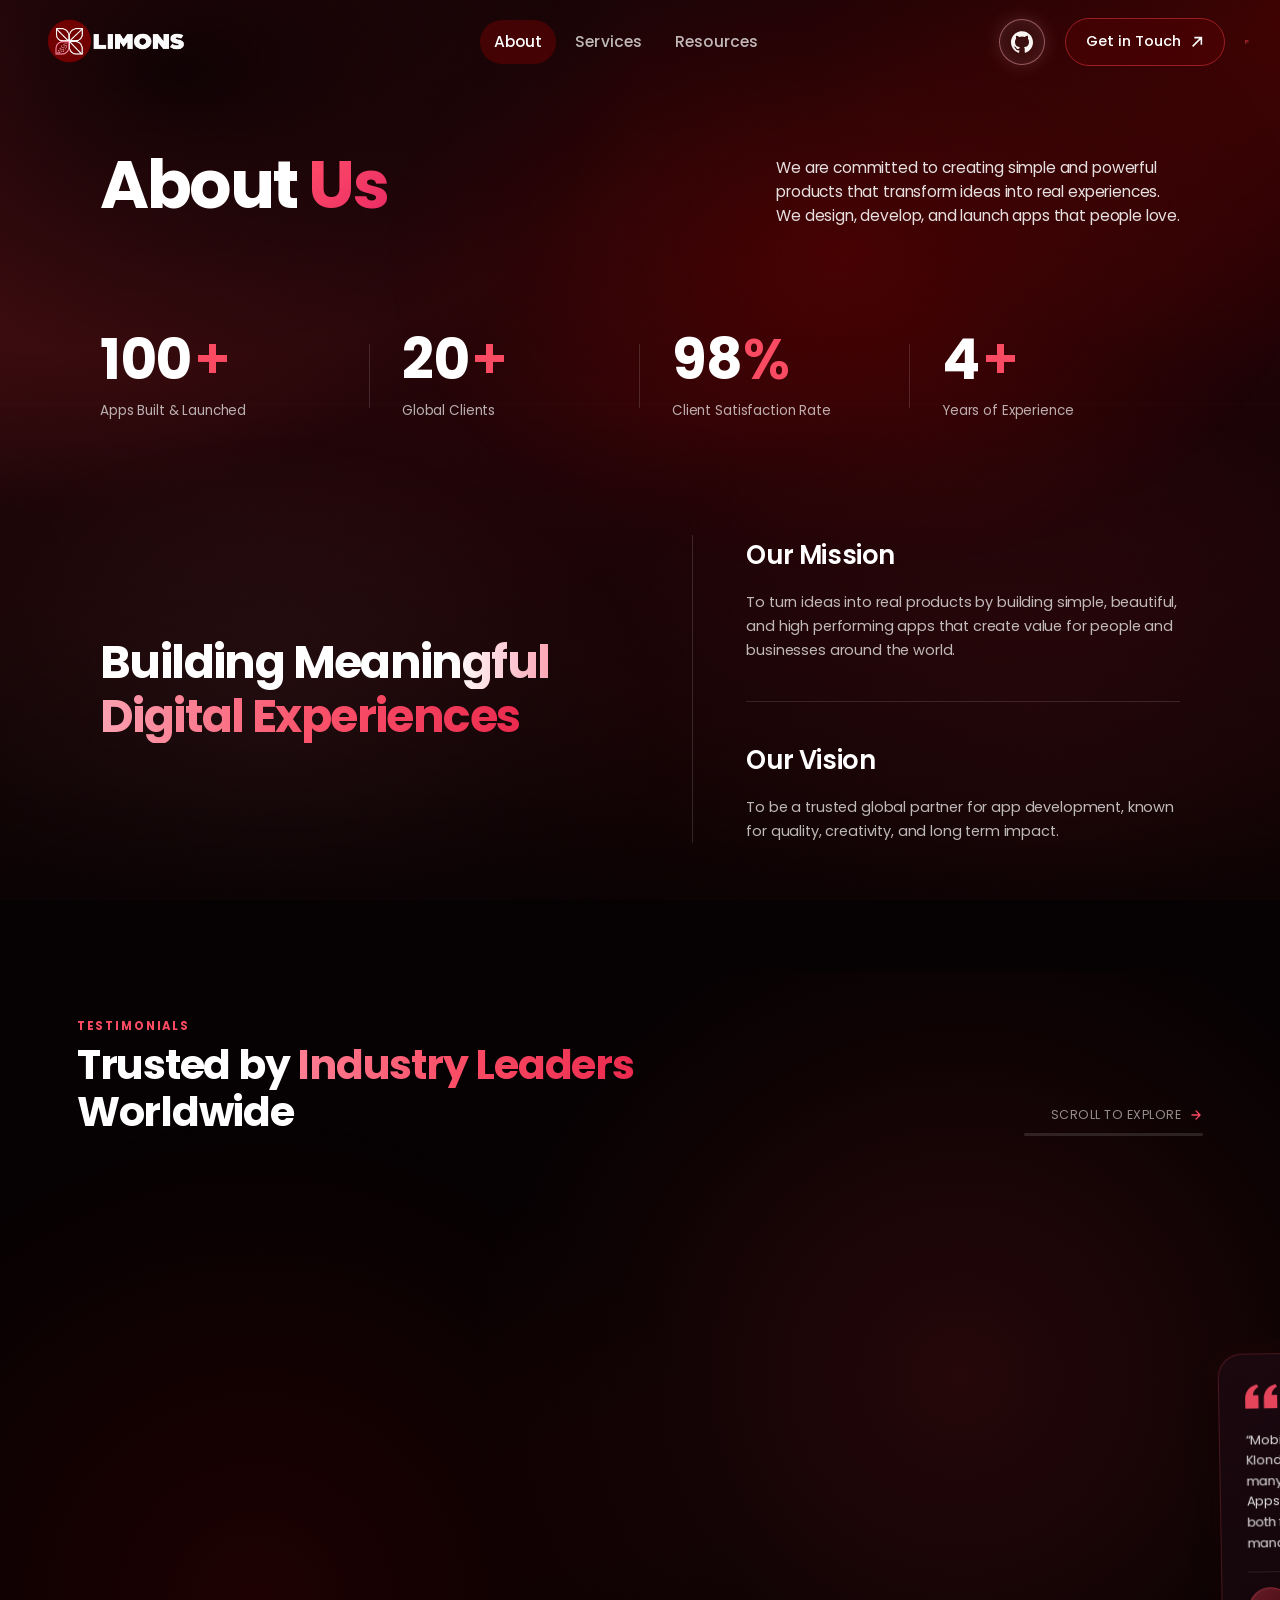
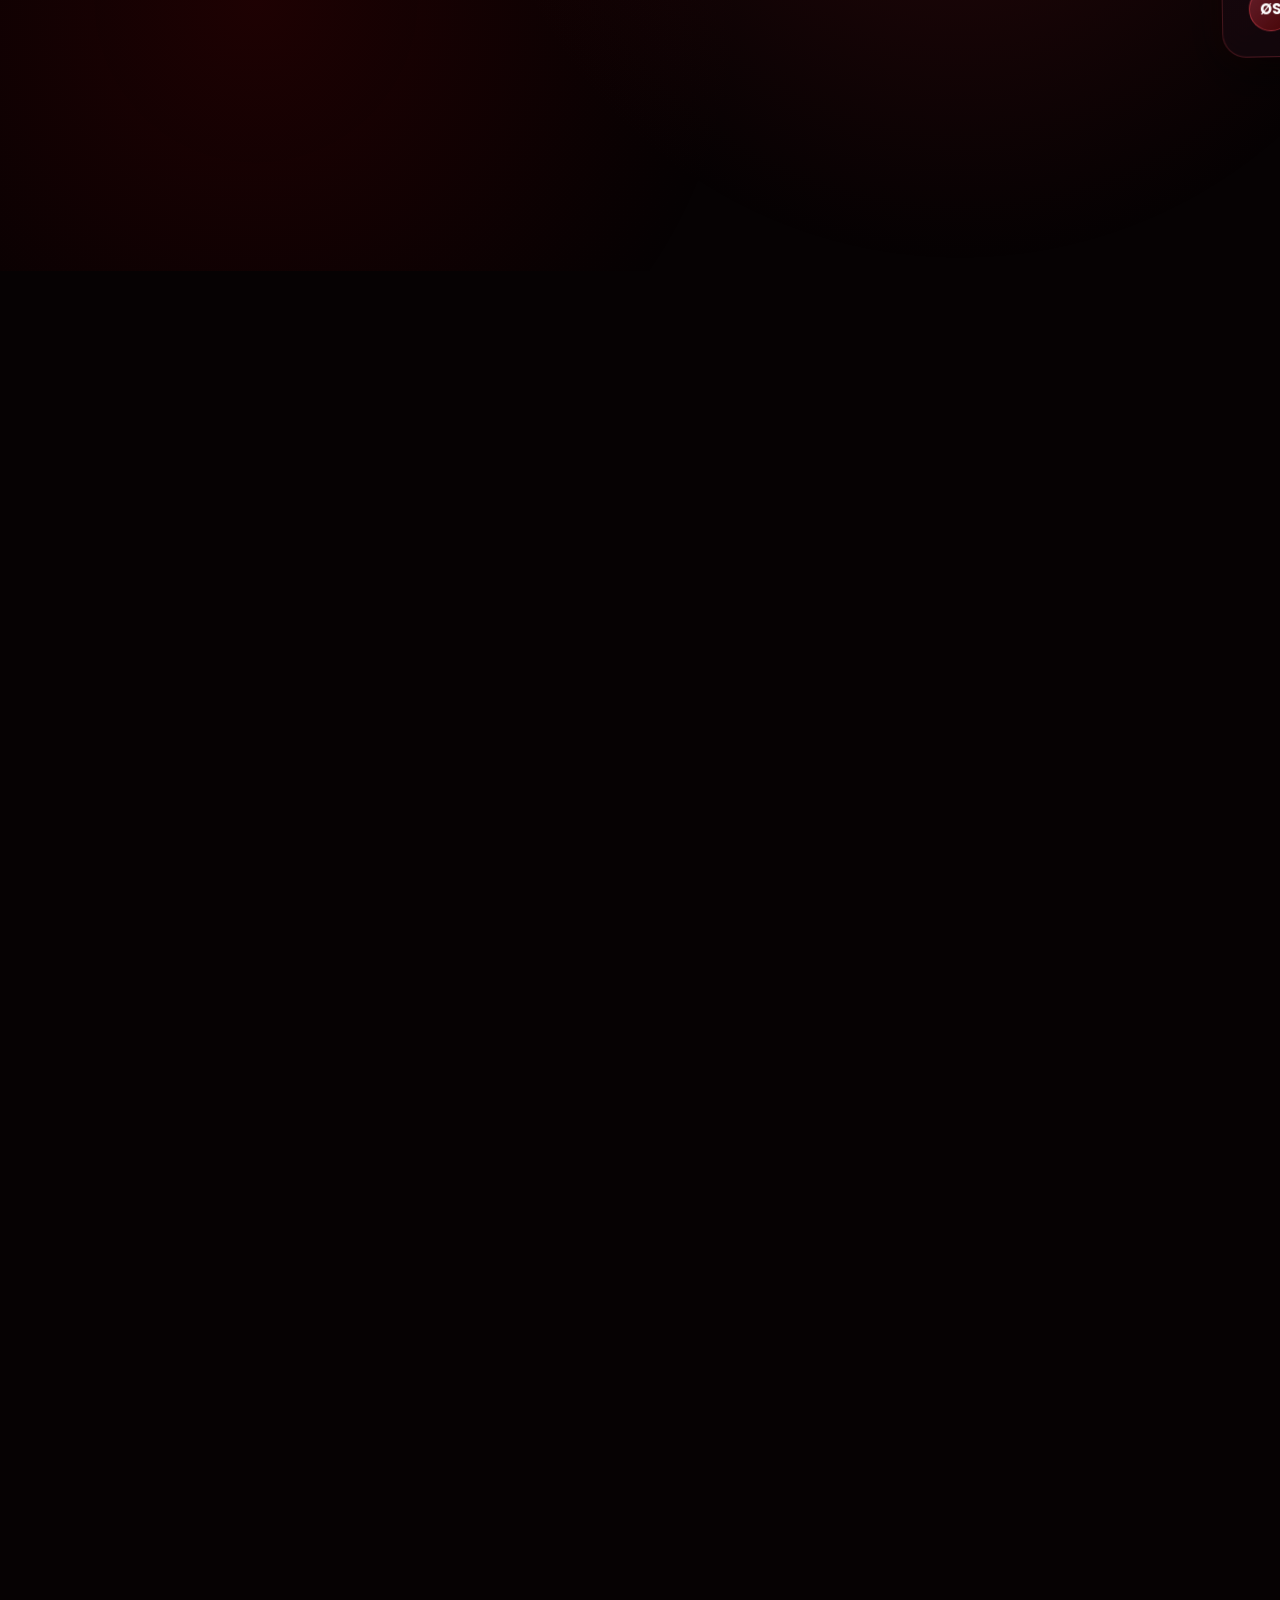
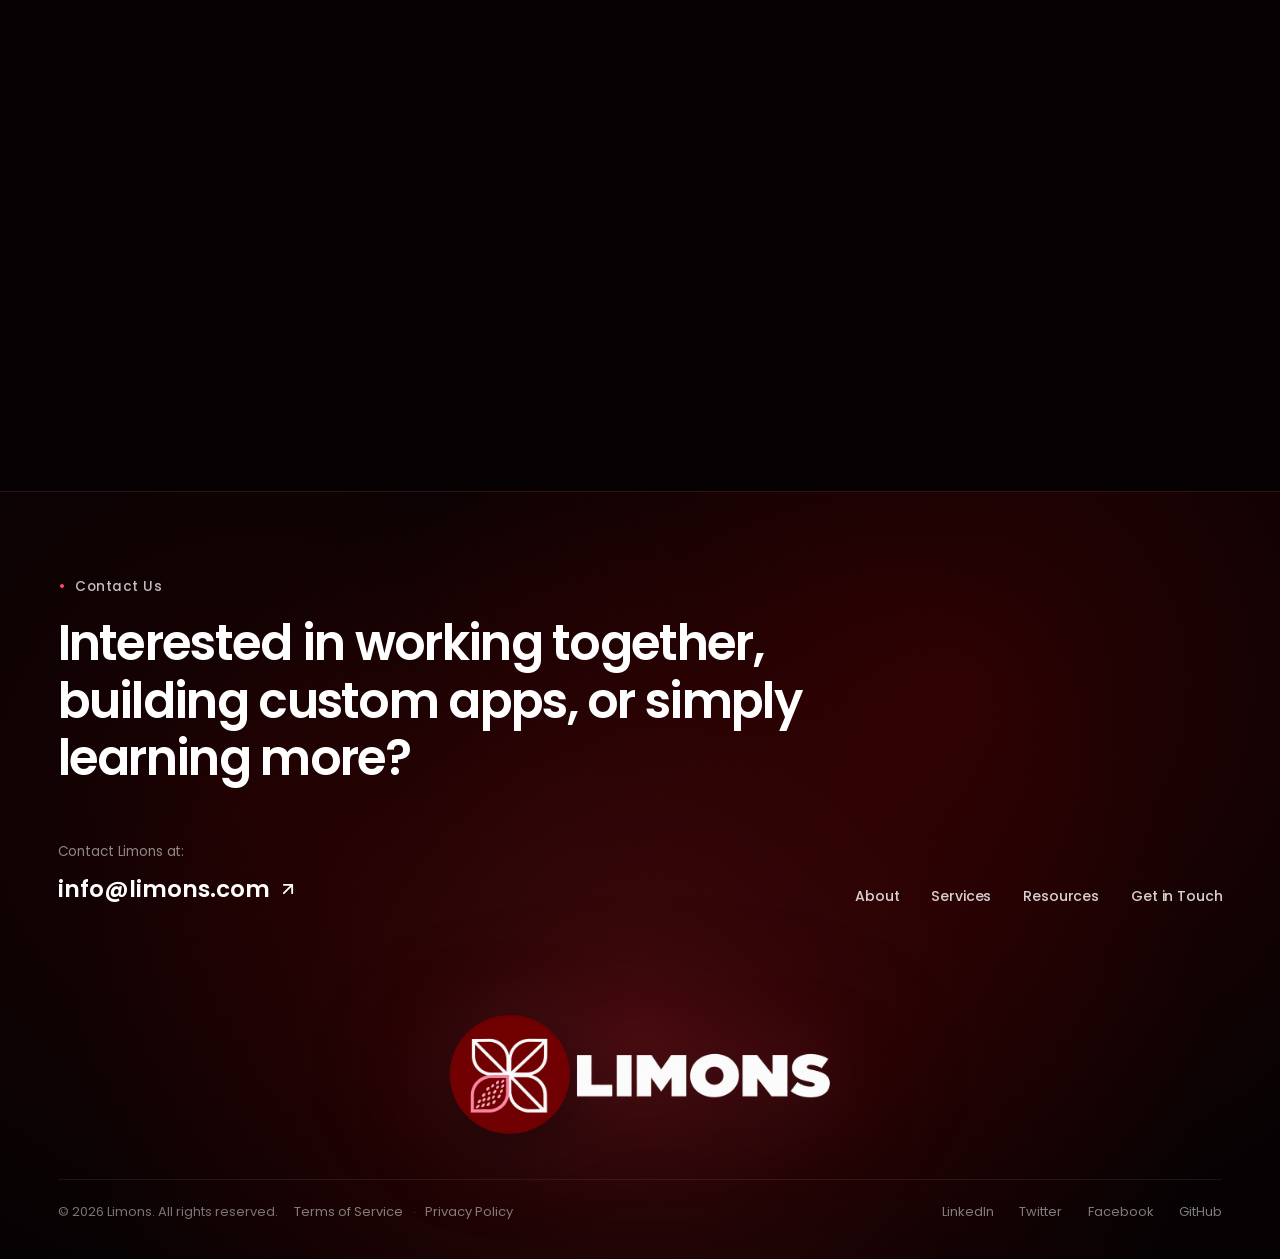
==== about.html @ 7fd1a3cf "Upload Limons website" ====
<!DOCTYPE html>
<html lang="en">

<head>
  <meta charset="UTF-8">
  <meta name="viewport" content="width=device-width, initial-scale=1.0">
  <meta name="description"
    content="About Us | We are committed to creating simple and powerful products that transform ideas into real experiences. We design, develop, and launch apps that people love.">
  <title>About Us | Limons | We Build Apps</title>
  <link rel="icon" type="image/png" href="assets/images/brand/favicon.png">
  <link rel="shortcut icon" href="favicon.ico">
  <link rel="apple-touch-icon" href="assets/images/brand/favicon.png">
  <link rel="preconnect" href="https://fonts.googleapis.com">
  <link rel="preconnect" href="https://fonts.gstatic.com" crossorigin>
  <link href="https://fonts.googleapis.com/css2?family=Poppins:wght@300;400;500;600;700;800&display=swap"
    rel="stylesheet">
  <style>
    :root {
      --u: min(100vw / 1672, 100vh / 941);
      --maroon: #680202;
      --red: #9A1E23;
      --pink: #F3A5AD;
      --accent: #ff5361;
      --accent-2: #ea2b64;
      --ink: #1A0A0B;
      --paper: #F7F4F1;
      --ease: cubic-bezier(.16, 1, .3, 1);
    }

    * {
      margin: 0;
      padding: 0;
      box-sizing: border-box;
    }

    html,
    body {
      background: #060203;
      color: #fff;
      font-family: 'Poppins', system-ui, -apple-system, BlinkMacSystemFont, 'Segoe UI', Roboto, sans-serif;
      min-height: 100vh;
      overflow-x: clip;
      line-height: 1.6;
    }

    html {
      scroll-behavior: smooth;
      scrollbar-width: thin;
      scrollbar-color: #9A1E23 #0a0304;
    }

    ::-webkit-scrollbar {
      width: 9px;
      height: 9px;
    }

    ::-webkit-scrollbar-track {
      background: #0a0304;
    }

    ::-webkit-scrollbar-thumb {
      background: linear-gradient(#c2244a, #680202);
      border-radius: 99px;
      border: 2px solid #0a0304;
    }

    ::-webkit-scrollbar-thumb:hover {
      background: linear-gradient(#ff3d6e, #9A1E23);
    }

    img {
      max-width: 100%;
      display: block;
    }

    a {
      color: inherit;
      text-decoration: none;
    }

    /* ---------- BRAND BACKGROUND GRADIENT (Exact match to Home Page Aurora) ---------- */
    @keyframes auroraA {
      0% {
        transform: translate3d(-4%, -3%, 0) rotate(0deg) scale(1);
      }

      50% {
        transform: translate3d(4%, 3%, 0) rotate(7deg) scale(1.1);
      }

      100% {
        transform: translate3d(-3%, 4%, 0) rotate(-6deg) scale(1.04);
      }
    }

    @keyframes auroraB {
      0% {
        transform: translate3d(3%, 4%, 0) rotate(0deg) scale(1.05);
      }

      100% {
        transform: translate3d(-5%, -3%, 0) rotate(-9deg) scale(1.15);
      }
    }

    .about-bg {
      position: fixed;
      inset: 0;
      pointer-events: none;
      z-index: 0;
      overflow: hidden;
      background: #060203;
    }

    .about-bg::before {
      content: "";
      position: absolute;
      inset: -30%;
      background:
        radial-gradient(42% 44% at 18% 24%, rgba(154, 30, 35, .58), transparent 70%),
        radial-gradient(34% 36% at 82% 20%, rgba(104, 2, 2, .75), transparent 70%),
        radial-gradient(38% 40% at 70% 75%, rgba(154, 30, 35, .38), transparent 70%),
        linear-gradient(130deg, #1A0A0B 0%, #260508 50%, #0d0204 100%);
      animation: auroraA 30s ease-in-out infinite alternate;
      will-change: transform;
    }

    .about-bg .aurora2 {
      position: absolute;
      inset: -30%;
      background:
        radial-gradient(28% 30% at 32% 70%, rgba(243, 165, 173, .12), transparent 70%),
        radial-gradient(32% 32% at 60% 36%, rgba(104, 2, 2, .65), transparent 70%);
      animation: auroraB 36s ease-in-out infinite alternate;
      will-change: transform;
    }

    .about-bg::after {
      content: "";
      position: absolute;
      inset: 0;
      opacity: .05;
      mix-blend-mode: overlay;
      background-image: url("data:image/svg+xml,%3Csvg xmlns='http://www.w3.org/2000/svg' width='160' height='160'%3E%3Cfilter id='n'%3E%3CfeTurbulence baseFrequency='.9' numOctaves='2'/%3E%3C/filter%3E%3Crect width='160' height='160' filter='url(%23n)'/%3E%3C/svg%3E");
    }

    .about-bg-shade {
      position: absolute;
      inset: 0;
      background:
        radial-gradient(ellipse 45% 40% at 14% 8%, rgba(8, 1, 3, .85), rgba(8, 1, 3, .4) 50%, transparent 80%),
        linear-gradient(180deg, rgba(6, 2, 3, 0.3) 0%, transparent 45%, rgba(6, 2, 3, 0.85) 100%);
    }

    /* ---------- SHARED HEADER / NAVBAR STYLES ---------- */
    .site-header {
      position: absolute;
      top: 0;
      left: 0;
      width: 100%;
      z-index: 150;
      background: transparent;
      border: 0;
    }

    .header-inner {
      position: relative;
      width: 100%;
      max-width: none;
      margin: 0;
      height: 108px;
      padding: 0;
    }

    .brand-logo,
    .logo {
      position: absolute;
      left: calc(var(--u)*64);
      top: calc(var(--u)*6);
      display: flex;
      align-items: center;
      z-index: 100;
      text-decoration: none;
    }

    .brand-logo img,
    .logo img {
      height: calc(var(--u)*104);
      width: calc(var(--u)*104);
      display: block;
      object-fit: cover;
      object-position: 5% center;
      border-radius: 50%;
      clip-path: circle(46% at 50% 50%);
    }

    .brand-fallback,
    .logo .fallback {
      display: none;
      font-size: calc(var(--u)*25);
      font-weight: 800;
      letter-spacing: -0.04em;
      color: #fff;
    }

    .brand-logo img.bad,
    .logo img.bad {
      display: none;
    }

    .brand-logo img.bad+.brand-fallback,
    .logo img.bad+.fallback {
      display: block;
    }

    .nav-menu,
    .nav {
      position: absolute;
      top: calc(var(--u)*36);
      left: calc(var(--u)*470);
      width: calc(var(--u)*740);
      display: flex;
      align-items: center;
      justify-content: center;
      gap: calc(var(--u)*36);
      z-index: 90;
      pointer-events: auto;
    }

    .nav-link {
      font-size: calc(var(--u)*19.5);
      font-weight: 500;
      color: rgba(255, 255, 255, 0.72);
      text-decoration: none;
      transition: color 0.25s ease;
      white-space: nowrap;
      display: inline-flex;
      align-items: center;
      gap: calc(var(--u)*6);
      cursor: pointer;
    }

    .nav-link:hover,
    .nav-link.on {
      color: #fff;
    }

    .drop-arrow {
      width: calc(var(--u)*10);
      height: calc(var(--u)*6);
      transition: transform 0.25s var(--ease);
    }

    .nav-item-dropdown {
      position: relative;
      display: inline-flex;
      align-items: center;
      padding: calc(var(--u)*8) 0;
    }

    .nav-item-dropdown:hover .drop-arrow,
    .nav-item-dropdown:focus-within .drop-arrow {
      transform: rotate(180deg);
    }

    .dropdown-menu {
      position: absolute;
      top: 100%;
      left: 50%;
      transform: translateX(-50%) translateY(12px);
      width: calc(var(--u)*360);
      min-width: 290px;
      background: rgba(12, 4, 7, 0.96);
      backdrop-filter: blur(24px);
      -webkit-backdrop-filter: blur(24px);
      border: 1px solid rgba(255, 83, 97, 0.35);
      border-radius: calc(var(--u)*18);
      padding: calc(var(--u)*10);
      box-shadow: 0 calc(var(--u)*24) calc(var(--u)*60) rgba(0, 0, 0, 0.8), 0 0 calc(var(--u)*30) rgba(255, 83, 97, 0.18);
      opacity: 0;
      visibility: hidden;
      pointer-events: none;
      transition: opacity 0.25s var(--ease), transform 0.25s var(--ease), visibility 0.25s;
      z-index: 120;
    }

    .nav-item-dropdown:hover .dropdown-menu,
    .nav-item-dropdown:focus-within .dropdown-menu {
      opacity: 1;
      visibility: visible;
      pointer-events: auto;
      transform: translateX(-50%) translateY(0);
    }

    .dropdown-item {
      display: flex;
      align-items: center;
      gap: calc(var(--u)*12);
      padding: calc(var(--u)*10) calc(var(--u)*12);
      border-radius: calc(var(--u)*12);
      text-decoration: none;
      transition: background 0.2s ease, transform 0.15s ease;
    }

    .dropdown-item:hover {
      background: rgba(255, 83, 97, 0.12);
      transform: translateX(4px);
    }

    .drop-badge {
      width: calc(var(--u)*36);
      height: calc(var(--u)*36);
      display: grid;
      place-items: center;
      border-radius: calc(var(--u)*10);
      background: rgba(255, 83, 97, 0.12);
      border: 1px solid rgba(255, 83, 97, 0.35);
      color: var(--accent);
      flex: none;
    }

    .drop-badge svg {
      width: calc(var(--u)*18);
      height: calc(var(--u)*18);
      stroke: currentColor;
      fill: none;
      stroke-width: 1.8;
      stroke-linecap: round;
      stroke-linejoin: round;
      display: block;
    }

    .drop-badge svg.solid,
    .drop-badge path.solid {
      fill: currentColor;
      stroke: none;
    }

    .dropdown-item:hover .drop-badge,
    .dropdown-item.active .drop-badge {
      background: linear-gradient(135deg, var(--accent), var(--accent-2));
      color: #fff;
      border-color: transparent;
      box-shadow: 0 0 calc(var(--u)*12) rgba(255, 83, 97, 0.4);
    }

    .drop-text {
      display: flex;
      flex-direction: column;
      text-align: left;
    }

    .drop-title {
      font-size: calc(var(--u)*14);
      font-weight: 600;
      color: #fff;
      line-height: 1.2;
    }

    .drop-desc {
      font-size: calc(var(--u)*11);
      color: rgba(255, 255, 255, 0.52);
      margin-top: calc(var(--u)*2);
      line-height: 1.2;
    }

    .header-actions,
    .header-right {
      position: absolute;
      left: calc(var(--u)*1286);
      top: calc(var(--u)*20);
      display: flex;
      align-items: center;
      gap: calc(var(--u)*12);
      z-index: 110;
    }

    .cta,
    .btn-contact {
      position: relative;
      width: calc(var(--u)*172);
      height: calc(var(--u)*57);
      border: calc(var(--u)*1.6) solid #c04057;
      border-radius: 999px;
      display: flex;
      align-items: center;
      justify-content: center;
      gap: calc(var(--u)*9);
      font-size: calc(var(--u)*18.5);
      font-weight: 500;
      color: #fff;
      text-decoration: none;
      background: rgba(80, 10, 20, 0.25);
      transition: background .35s, box-shadow .35s, transform .2s;
    }

    .cta:hover,
    .btn-contact:hover {
      background: rgba(192, 64, 87, 0.35);
      box-shadow: 0 0 calc(var(--u)*30) rgba(192, 64, 87, .45);
      transform: translateY(-1px);
    }

    .cta svg,
    .btn-contact svg {
      width: calc(var(--u)*15);
      height: calc(var(--u)*15);
    }

    .gh-hover {
      position: relative;
      display: flex;
      align-items: center;
      padding-bottom: calc(var(--u)*6);
    }

    .gh-trigger {
      width: calc(var(--u)*50);
      height: calc(var(--u)*50);
      display: grid;
      place-items: center;
      border-radius: 50%;
      background: rgba(80, 10, 20, 0.25);
      border: calc(var(--u)*1.6) solid #c04057;
      color: #fff;
      transition: background 0.35s, box-shadow 0.35s, transform 0.2s;
      cursor: pointer;
    }

    .gh-trigger:hover {
      background: rgba(192, 64, 87, 0.35);
      box-shadow: 0 0 calc(var(--u)*24) rgba(192, 64, 87, 0.45);
      transform: translateY(-1px);
    }

    .gh-trigger svg {
      width: calc(var(--u)*24);
      height: calc(var(--u)*24);
      fill: currentColor;
    }

    .gh-modal {
      position: absolute;
      top: 100%;
      right: 0;
      width: calc(var(--u)*318);
      min-width: 280px;
      background: linear-gradient(165deg, rgba(82, 16, 34, .98), rgba(24, 5, 12, .98));
      border: 1px solid rgba(255, 83, 97, .42);
      border-radius: calc(var(--u)*18);
      padding: calc(var(--u)*18);
      box-shadow: 0 calc(var(--u)*22) calc(var(--u)*50) rgba(0, 0, 0, .75), 0 0 calc(var(--u)*28) rgba(255, 83, 97, .2);
      opacity: 0;
      visibility: hidden;
      pointer-events: none;
      transform: translateY(10px);
      transition: opacity .25s var(--ease), transform .25s var(--ease), visibility .25s;
      z-index: 200;
    }

    .gh-hover:hover .gh-modal,
    .gh-hover:focus-within .gh-modal {
      opacity: 1;
      visibility: visible;
      pointer-events: auto;
      transform: none;
    }

    .gh-modal h4 {
      font-size: calc(var(--u)*20);
      font-weight: 700;
      color: #fff;
      margin: 0 0 calc(var(--u)*8);
      letter-spacing: -.02em;
    }

    .gh-modal p {
      font-size: calc(var(--u)*13.5);
      line-height: 1.45;
      color: rgba(255, 255, 255, .62);
      margin: 0 0 calc(var(--u)*14);
    }

    .gh-modal-btn {
      display: inline-flex;
      align-items: center;
      gap: calc(var(--u)*8);
      padding: calc(var(--u)*8) calc(var(--u)*14);
      border-radius: calc(var(--u)*10);
      background: rgba(255, 255, 255, .08);
      border: 1px solid rgba(255, 255, 255, .12);
      color: #fff;
      font-size: calc(var(--u)*13.5);
      font-weight: 600;
      text-decoration: none;
      transition: background .2s, border-color .2s;
    }

    .gh-modal-btn:hover {
      background: rgba(255, 83, 97, .22);
      border-color: rgba(255, 83, 97, .45);
    }

    .gh-modal-btn svg {
      width: calc(var(--u)*16);
      height: calc(var(--u)*16);
      fill: currentColor;
      stroke: none;
    }

    /* ---------- MAIN ABOUT CONTENT AREA ---------- */
    .about-main {
      position: relative;
      z-index: 10;
      width: 100%;
    }

    /* SECTION 1: ABOUT HERO (Matches user uploaded image) */
    .about-hero-section {
      position: relative;
      padding-top: clamp(120px, 12vw, 150px);
      padding-bottom: clamp(40px, 4vw, 60px);
      width: 100%;
    }

    .about-container {
      width: min(1080px, 92vw);
      margin: 0 auto;
      position: relative;
    }

    /* HEADER ROW (Heading on Left, Narrative on Right) */
    .about-header-row {
      display: flex;
      justify-content: space-between;
      align-items: flex-start;
      gap: clamp(24px, 4vw, 50px);
      margin-bottom: 0;
    }

    .about-title {
      font-size: clamp(46px, 5.2vw, 70px);
      font-weight: 700;
      letter-spacing: -0.035em;
      line-height: 1.05;
      color: #ffffff;
      margin: 0;
      flex-shrink: 0;
    }

    .about-title-grad {
      color: #ea384d;
      background: linear-gradient(135deg, #ff4d68 0%, #ea2b64 100%);
      -webkit-background-clip: text;
      background-clip: text;
      -webkit-text-fill-color: transparent;
      display: inline-block;
    }

    .about-lead {
      max-width: 440px;
      padding-top: 6px;
    }

    .about-lead p {
      font-size: 15.5px;
      font-weight: 400;
      line-height: 1.55;
      color: rgba(255, 255, 255, 0.88);
      margin: 0;
      letter-spacing: -0.01em;
    }

    .desktop-br {
      display: inline;
    }

    /* HERO IMAGE CARD (Matches uploaded image with Bottom-To-Top Reveal) */
    .about-hero-card {
      position: relative;
      width: 100%;
      border-radius: 24px;
      overflow: hidden;
      border: 1px solid rgba(255, 83, 97, 0.22);
      box-shadow: 0 24px 70px rgba(0, 0, 0, 0.75), 0 0 45px rgba(104, 2, 2, 0.35);
      background: rgba(22, 6, 12, 0.6);
      transition: border-color 0.4s ease, box-shadow 0.4s ease;
    }

    /* Bottom-to-Top Reveal Animation */
    .about-hero-card.mo-reveal,
    .about-hero-card.reveal-up {
      opacity: 0;
      transform: translateY(60px);
      transition:
        opacity 1.1s cubic-bezier(.16, 1, .3, 1) 0.15s,
        transform 1.1s cubic-bezier(.16, 1, .3, 1) 0.15s,
        border-color 0.4s ease,
        box-shadow 0.4s ease;
      will-change: opacity, transform;
    }

    .about-hero-card.mo-reveal.in,
    .about-hero-card.reveal-up.in {
      opacity: 1;
      transform: translateY(0);
    }

    .about-hero-card:hover {
      border-color: rgba(255, 83, 97, 0.42);
      box-shadow: 0 32px 85px rgba(0, 0, 0, 0.85), 0 0 60px rgba(255, 83, 97, 0.25);
    }

    .about-card-img {
      width: 100%;
      aspect-ratio: 2.45 / 1;
      max-height: 440px;
      display: block;
      object-fit: cover;
      object-position: center 32%;
      border-radius: inherit;
      transition: transform 0.9s cubic-bezier(.16, 1, .3, 1);
    }

    .about-hero-card:hover .about-card-img {
      transform: scale(1.018);
    }

    /* ==========================================================
       SECTION 2: STATS & PURPOSE (Our Mission / Our Vision)
    ========================================================== */
    .about-stats-section {
      position: relative;
      padding: clamp(30px, 4vw, 60px) 0 clamp(90px, 10vw, 140px);
      width: 100%;
    }

    /* TOP STATS STRIP */
    .about-stats-grid {
      display: grid;
      grid-template-columns: repeat(4, 1fr);
      gap: 0;
      padding-bottom: clamp(60px, 7vw, 100px);
    }

    .about-stat-item {
      padding: 0 clamp(16px, 2.5vw, 40px);
      position: relative;
    }

    .about-stat-item:first-child {
      padding-left: 0;
    }

    .about-stat-item:not(:last-child)::after {
      content: "";
      position: absolute;
      right: 0;
      top: 15%;
      height: 70%;
      width: 1px;
      background: rgba(255, 255, 255, 0.14);
    }

    .about-stat-val {
      font-size: clamp(44px, 4.4vw, 68px);
      font-weight: 700;
      line-height: 1.05;
      letter-spacing: -0.025em;
      color: #ffffff;
      display: flex;
      align-items: baseline;
      gap: 2px;
    }

    .about-stat-val .accent {
      color: #fa4b63;
      font-weight: 600;
    }

    .about-stat-lbl {
      font-size: clamp(13px, 1.05vw, 15.5px);
      color: rgba(255, 255, 255, 0.68);
      font-weight: 400;
      margin-top: clamp(8px, 1vw, 14px);
      line-height: 1.4;
      letter-spacing: -0.01em;
    }

    /* MISSION & VISION 2-COLUMN SPLIT */
    .about-purpose-row {
      display: grid;
      grid-template-columns: minmax(0, 1.08fr) minmax(0, 1fr);
      gap: clamp(32px, 5vw, 72px);
      align-items: stretch;
      padding-top: clamp(10px, 2vw, 24px);
    }

    .about-purpose-left {
      display: flex;
      flex-direction: column;
      justify-content: center;
    }

    .about-purpose-title {
      font-size: clamp(30px, 3.6vw, 54px);
      font-weight: 700;
      line-height: 1.18;
      letter-spacing: -0.035em;
      margin: 0;
    }

    .about-purpose-title .title-line-1,
    .about-purpose-title .title-line-2 {
      display: inline-block;
      white-space: nowrap;
    }

    .about-purpose-title .t-white {
      color: #ffffff;
    }

    .about-purpose-title .t-rose {
      background: linear-gradient(90deg, #ffffff 0%, #ffffff 62%, #fba6b5 100%);
      -webkit-background-clip: text;
      background-clip: text;
      color: transparent;
      display: inline-block;
    }

    .about-purpose-title .t-grad {
      background: linear-gradient(90deg, #fba1b1 0%, #fa536b 50%, #eb2b4f 100%);
      -webkit-background-clip: text;
      background-clip: text;
      color: transparent;
      display: inline-block;
    }

    .about-purpose-right {
      position: relative;
      border-left: 1px solid rgba(255, 255, 255, 0.14);
      padding-left: clamp(28px, 4.2vw, 64px);
      display: flex;
      flex-direction: column;
      justify-content: center;
    }

    .purpose-block h3 {
      font-size: clamp(22px, 2vw, 28px);
      font-weight: 600;
      color: #ffffff;
      margin: 0 0 clamp(10px, 1.2vw, 14px);
      letter-spacing: -0.015em;
    }

    .purpose-block p {
      font-size: clamp(14.5px, 1.12vw, 16.5px);
      font-weight: 400;
      line-height: 1.68;
      color: rgba(255, 255, 255, 0.72);
      margin: 0;
      letter-spacing: -0.01em;
    }

    .purpose-divider {
      height: 1px;
      width: 100%;
      background: rgba(255, 255, 255, 0.12);
      margin: clamp(26px, 3.2vw, 38px) 0;
    }

    /* RESPONSIVE FOR SECTION 2 */
    @media (max-width: 960px) {
      .about-stats-grid {
        grid-template-columns: repeat(2, 1fr);
        gap: 36px 20px;
        padding-bottom: 50px;
      }

      .about-stat-item {
        padding: 0 16px;
      }

      .about-stat-item:nth-child(2n)::after {
        display: none;
      }

      .about-purpose-row {
        grid-template-columns: 1fr;
        gap: 36px;
      }

      .about-purpose-right {
        border-left: none;
        border-top: 1px solid rgba(255, 255, 255, 0.14);
        padding-left: 0;
        padding-top: 36px;
      }
    }

    @media (max-width: 560px) {
      .about-stats-grid {
        grid-template-columns: 1fr 1fr;
        gap: 28px 16px;
      }

      .about-stat-val {
        font-size: 38px;
      }

      .about-stat-lbl {
        font-size: 13px;
      }

      .about-purpose-title {
        font-size: 34px;
      }
    }

    /* ==========================================================
       SECTION 3: PINNED HORIZONTAL TESTIMONIALS SCROLL
       (Saudi Toyota style: pinned on scroll, cards travel right->left, unpinned when done)
    ========================================================== */
    .testimonials-pin-wrapper {
      position: relative;
      width: 100%;
      height: 480vh;
      box-sizing: border-box;
    }

    .testimonials-sticky {
      position: absolute;
      top: 0;
      bottom: auto;
      left: 0;
      right: 0;
      width: 100%;
      height: 100vh;
      height: 100dvh;
      overflow: hidden;
      display: flex;
      flex-direction: column;
      padding: 0;
      box-sizing: border-box;
      z-index: 20;
    }

    /* Pinned States for bulletproof fixed viewport locking */
    .testimonials-sticky.pin-before {
      position: absolute;
      top: 0;
      bottom: auto;
      left: 0;
      right: 0;
    }

    .testimonials-sticky.pin-fixed {
      position: fixed;
      top: 0;
      bottom: auto;
      left: 0;
      right: 0;
      width: 100%;
    }

    .testimonials-sticky.pin-after {
      position: absolute;
      top: auto;
      bottom: 0;
      left: 0;
      right: 0;
    }

    /* Ambient backdrop glow inside sticky section */
    .testimonials-glow-backdrop {
      position: absolute;
      inset: 0;
      pointer-events: none;
      z-index: -1;
      background:
        radial-gradient(circle at 75% 45%, rgba(154, 30, 35, 0.22), transparent 45%),
        radial-gradient(circle at 20% 70%, rgba(104, 2, 2, 0.25), transparent 40%);
    }

    /* Header above the cards track */
    .testimonials-header-bar {
      width: min(1280px, 91vw);
      margin: 0 auto;
      padding: clamp(28px, 4.5vh, 50px) clamp(8px, 1.5vw, 20px) 0;
      display: flex;
      justify-content: space-between;
      align-items: flex-end;
      flex-wrap: wrap;
      gap: 12px;
      flex-shrink: 0;
    }

    .testimonials-heading-area {
      max-width: 640px;
    }

    .testimonials-eyebrow {
      display: inline-flex;
      align-items: center;
      font-size: 11.5px;
      font-weight: 700;
      text-transform: uppercase;
      letter-spacing: 0.16em;
      color: #fa4b63;
      margin-bottom: 6px;
    }

    .testimonials-title {
      font-size: clamp(26px, 3.2vw, 44px);
      font-weight: 700;
      line-height: 1.15;
      letter-spacing: -0.03em;
      color: #ffffff;
      margin: 0;
    }

    .testimonials-title .t-grad {
      background: linear-gradient(90deg, #ff7e93 0%, #fa4b63 50%, #eb2b4f 100%);
      -webkit-background-clip: text;
      background-clip: text;
      color: transparent;
      display: inline-block;
    }

    /* Progress bar & scroll hint on the right */
    .testimonials-progress-wrap {
      display: flex;
      flex-direction: column;
      align-items: flex-end;
      gap: 8px;
    }

    .testimonials-scroll-hint {
      font-size: 12.5px;
      color: rgba(255, 255, 255, 0.55);
      letter-spacing: 0.04em;
      text-transform: uppercase;
      display: flex;
      align-items: center;
      gap: 8px;
    }

    .testimonials-scroll-hint svg {
      width: 14px;
      height: 14px;
      stroke: #fa4b63;
      animation: nudgeX 1.8s infinite ease-in-out;
    }

    @keyframes nudgeX {

      0%,
      100% {
        transform: translateX(0);
      }

      50% {
        transform: translateX(6px);
      }
    }

    .testimonials-progress-track {
      width: clamp(120px, 14vw, 180px);
      height: 3px;
      background: rgba(255, 255, 255, 0.12);
      border-radius: 999px;
      overflow: hidden;
    }

    .testimonials-progress-fill {
      height: 100%;
      width: 0%;
      background: linear-gradient(90deg, #ff7e93, #fa4b63);
      border-radius: 999px;
      transition: width 0.08s ease-out;
    }

    /* Horizontal Cards Track: Centered vertically in remaining space for equal top and bottom gaps */
    .testimonials-track-container {
      width: 100%;
      overflow: visible;
      position: relative;
      flex: 1;
      display: flex;
      align-items: center;
    }

    .testimonials-track {
      display: flex;
      gap: clamp(24px, 2.5vw, 36px);
      padding: 0;
      will-change: transform;
      width: max-content;
    }

    /* INDIVIDUAL TESTIMONIAL CARD */
    .t-card {
      width: clamp(320px, 28vw, 420px);
      min-height: clamp(300px, 33vh, 380px);
      background: linear-gradient(155deg, rgba(28, 8, 16, 0.88) 0%, rgba(14, 4, 8, 0.94) 100%);
      border: 1px solid rgba(255, 83, 97, 0.22);
      border-radius: 24px;
      padding: clamp(20px, 2vw, 28px);
      box-shadow: 0 20px 50px rgba(0, 0, 0, 0.65), 0 0 30px rgba(104, 2, 2, 0.18);
      backdrop-filter: blur(20px);
      -webkit-backdrop-filter: blur(20px);
      display: flex;
      flex-direction: column;
      justify-content: space-between;
      flex-shrink: 0;
      position: relative;
      overflow: hidden;
      /* Very subtle, refined tilt that straightens on hover (per user request: NOT tilted way too much) */
      transform: rotate(var(--card-tilt, 0deg));
      transition: transform 0.4s var(--ease), border-color 0.35s ease, box-shadow 0.35s ease;
    }

    .t-card:nth-child(even) {
      --card-tilt: 1deg;
    }

    .t-card:nth-child(odd) {
      --card-tilt: -1deg;
    }

    .t-card:hover {
      transform: translateY(-8px) scale(1.018) rotate(0deg) !important;
      border-color: rgba(255, 83, 97, 0.55);
      box-shadow: 0 30px 80px rgba(0, 0, 0, 0.85), 0 0 50px rgba(255, 83, 97, 0.25);
    }

    /* Subtle top card glow */
    .t-card::before {
      content: "";
      position: absolute;
      top: 0;
      left: 20%;
      right: 20%;
      height: 1px;
      background: linear-gradient(90deg, transparent, rgba(255, 83, 97, 0.6), transparent);
      pointer-events: none;
    }

    .t-card-top {
      display: flex;
      justify-content: space-between;
      align-items: center;
      margin-bottom: clamp(16px, 2vh, 22px);
    }

    .t-card-quote-icon {
      width: 32px;
      height: 32px;
      color: #fa4b63;
      opacity: 0.9;
    }

    .t-card-badge {
      display: inline-block;
      font-size: 11px;
      font-weight: 600;
      text-transform: uppercase;
      letter-spacing: 0.08em;
      padding: 5px 12px;
      border-radius: 999px;
      background: rgba(255, 83, 97, 0.12);
      border: 1px solid rgba(255, 83, 97, 0.28);
      color: #ff8598;
    }

    .t-card-body {
      flex: 1;
      display: flex;
      align-items: center;
      margin-bottom: clamp(18px, 2vh, 26px);
    }

    .t-card-text {
      font-size: clamp(13px, 1.02vw, 15px);
      font-weight: 400;
      line-height: 1.58;
      color: rgba(255, 255, 255, 0.85);
      margin: 0;
      letter-spacing: -0.01em;
      font-style: normal;
    }

    .t-card-author-row {
      display: flex;
      align-items: center;
      gap: 14px;
      padding-top: clamp(14px, 1.5vh, 18px);
      border-top: 1px solid rgba(255, 255, 255, 0.1);
    }

    .t-card-avatar {
      width: 44px;
      height: 44px;
      border-radius: 50%;
      background: linear-gradient(135deg, rgba(250, 75, 99, 0.35), rgba(104, 2, 2, 0.6));
      border: 1px solid rgba(255, 83, 97, 0.4);
      display: grid;
      place-items: center;
      font-size: 15px;
      font-weight: 700;
      color: #ffffff;
      flex-shrink: 0;
    }

    .t-card-author-info {
      flex: 1;
      min-width: 0;
    }

    .t-card-name {
      font-size: 16px;
      font-weight: 600;
      color: #ffffff;
      letter-spacing: -0.01em;
      margin-bottom: 2px;
    }

    .t-card-company {
      font-size: 12.5px;
      color: rgba(255, 255, 255, 0.55);
      line-height: 1.35;
      white-space: nowrap;
      overflow: hidden;
      text-overflow: ellipsis;
    }

    .t-card-stars {
      display: flex;
      gap: 3px;
      color: #fa4b63;
      font-size: 12px;
    }

    @media (max-width: 768px) {
      .testimonials-pin-wrapper {
        height: auto;
      }

      .testimonials-sticky {
        position: static;
        height: auto;
        padding: 50px 0;
      }

      .testimonials-track-container {
        overflow-x: auto;
        -webkit-overflow-scrolling: touch;
        padding-bottom: 20px;
      }

      .testimonials-track {
        transform: none !important;
        padding: 10px 20px;
      }

      .t-card {
        width: 300px;
        min-height: 340px;
        transform: none !important;
      }

      .testimonials-progress-wrap {
        display: none;
      }
    }

    /* ==========================================================
       DATAWIZZ-INSPIRED LUXURY CTA & BRAND FOOTER (Limons Branding)
    ========================================================== */
    .limons-cta-footer {
      position: relative;
      background: #060203;
      color: #ffffff;
      padding: clamp(72px, 9vh, 120px) 0 clamp(32px, 4vh, 48px);
      overflow: hidden;
      z-index: 30;
      border-top: 1px solid rgba(255, 83, 97, 0.18);
    }

    /* Ambient Diffuse Background Glow (Nebula lighting) */
    .cta-footer-nebula {
      position: absolute;
      inset: 0;
      pointer-events: none;
      z-index: 1;
      background:
        radial-gradient(circle at 75% 25%, rgba(104, 2, 2, 0.38) 0%, transparent 50%),
        radial-gradient(circle at 50% 70%, rgba(154, 30, 35, 0.32) 0%, rgba(104, 2, 2, 0.16) 42%, transparent 68%),
        radial-gradient(circle at 20% 40%, rgba(104, 2, 2, 0.22) 0%, transparent 45%);
    }

    .cta-footer-container {
      position: relative;
      z-index: 2;
      width: min(1200px, 91vw);
      margin: 0 auto;
      display: flex;
      flex-direction: column;
    }

    /* Top CTA Eyebrow: • Contact Us */
    .cta-eyebrow {
      display: inline-flex;
      align-items: center;
      gap: 9px;
      font-size: 13.5px;
      font-weight: 500;
      letter-spacing: 0.04em;
      color: rgba(255, 255, 255, 0.75);
      margin-bottom: clamp(14px, 2vh, 22px);
    }

    .cta-eyebrow .cta-bullet {
      color: #fa4b63;
      font-size: 16px;
      line-height: 1;
    }

    /* Big Headline */
    .cta-headline {
      font-size: clamp(32px, 3.8vw, 56px);
      font-weight: 600;
      line-height: 1.18;
      letter-spacing: -0.035em;
      color: #ffffff;
      max-width: 880px;
      margin: 0 0 clamp(44px, 6vh, 72px) 0;
    }

    /* Middle Row: Contact on Left, Nav on Right */
    .cta-mid-row {
      display: flex;
      justify-content: space-between;
      align-items: flex-end;
      flex-wrap: wrap;
      gap: 32px;
      margin-bottom: clamp(60px, 8vh, 100px);
    }

    .cta-contact-block {
      display: flex;
      flex-direction: column;
      gap: 8px;
    }

    .cta-contact-lbl {
      font-size: 13.5px;
      font-weight: 400;
      color: rgba(255, 255, 255, 0.52);
      letter-spacing: -0.01em;
    }

    .cta-email-link {
      display: inline-flex;
      align-items: center;
      gap: 8px;
      font-size: clamp(19px, 1.8vw, 25px);
      font-weight: 600;
      color: #ffffff;
      text-decoration: none;
      transition: color 0.25s ease;
    }

    .cta-email-link .arrow-icon {
      display: inline-block;
      width: 20px;
      height: 20px;
      transition: transform 0.25s ease;
    }

    .cta-email-link:hover {
      color: #fa4b63;
    }

    .cta-email-link:hover .arrow-icon {
      transform: translate(3px, -3px);
    }

    /* Right Nav Links */
    .cta-nav-links {
      display: flex;
      align-items: center;
      gap: clamp(20px, 2.5vw, 42px);
      flex-wrap: wrap;
    }

    .cta-nav-links a {
      font-size: clamp(14px, 1.1vw, 16px);
      font-weight: 500;
      color: rgba(255, 255, 255, 0.82);
      text-decoration: none;
      letter-spacing: -0.01em;
      transition: color 0.2s ease, transform 0.2s ease;
      position: relative;
    }

    .cta-nav-links a:hover {
      color: #ffffff;
      transform: translateY(-1px);
    }

    /* GIANT BRAND SIGNATURE (Datawizz style with Limons) */
    .cta-brand-display {
      position: relative;
      width: 100%;
      display: flex;
      justify-content: center;
      align-items: center;
      padding: clamp(20px, 3vh, 40px) 0 clamp(40px, 5vh, 65px);
    }

    .cta-brand-ambient {
      position: absolute;
      width: min(520px, 75vw);
      height: 150px;
      background: radial-gradient(ellipse at center, rgba(168, 25, 45, 0.42) 0%, rgba(104, 2, 2, 0.2) 48%, transparent 72%);
      filter: blur(55px);
      pointer-events: none;
      z-index: 1;
    }

    .cta-brand-link {
      display: block;
      width: 100%;
      max-width: clamp(260px, 34vw, 460px);
      margin: 0 auto;
      text-align: center;
      position: relative;
      z-index: 2;
    }

    .cta-giant-logo {
      width: 100%;
      max-width: 100%;
      height: auto;
      object-fit: contain;
      filter: drop-shadow(0 15px 40px rgba(0, 0, 0, 0.85)) drop-shadow(0 0 30px rgba(250, 75, 99, 0.16));
      user-select: none;
      transition: transform 0.5s cubic-bezier(0.16, 1, 0.3, 1), filter 0.5s ease;
    }

    .cta-giant-logo:hover {
      transform: scale(1.012);
      filter: drop-shadow(0 20px 50px rgba(0, 0, 0, 0.9)) drop-shadow(0 0 45px rgba(250, 75, 99, 0.28));
    }

    /* Bottom Copyright & Socials Bar */
    .cta-bottom-bar {
      display: flex;
      justify-content: space-between;
      align-items: center;
      flex-wrap: wrap;
      gap: 16px;
      padding-top: clamp(20px, 2.5vh, 28px);
      border-top: 1px solid rgba(255, 255, 255, 0.08);
      font-size: 13px;
      color: rgba(255, 255, 255, 0.45);
    }

    .cta-socials {
      display: flex;
      align-items: center;
      gap: clamp(18px, 2vw, 28px);
    }

    .cta-socials a {
      color: rgba(255, 255, 255, 0.48);
      text-decoration: none;
      font-size: 13px;
      transition: color 0.2s ease;
    }

    .cta-socials a:hover {
      color: #fa4b63;
    }

    /* ---------- BUTTON HOVER INTERACTION ---------- */
    button:not(.mobile-toggle),
    a[class*="btn"],
    .cta,
    .pill {
      background-repeat: no-repeat !important;
      background-position: bottom !important;
      background-size: 100% 0% !important;
      transition: background-size .45s cubic-bezier(.16, 1, .3, 1), color .25s ease, transform .25s ease;
    }

    button:not(.mobile-toggle):hover,
    button:not(.mobile-toggle):focus-visible,
    a[class*="btn"]:hover,
    a[class*="btn"]:focus-visible,
    .cta:hover,
    .cta:focus-visible,
    .pill:hover {
      background-image: linear-gradient(#c51e46, #c51e46) !important;
      background-size: 100% 100% !important;
    }

    /* ---------- RESPONSIVE MEDIA QUERIES ---------- */
    @media (max-width: 960px) {
      .about-header-row {
        flex-direction: column;
        align-items: flex-start;
        gap: 20px;
        margin-bottom: 30px;
      }

      .about-lead {
        max-width: 100%;
        padding-top: 0;
      }

      .about-lead p {
        font-size: 16.5px;
        line-height: 1.6;
      }

      .cta-mid-row {
        flex-direction: column;
        align-items: flex-start;
        gap: 28px;
      }

      .cta-nav-links {
        gap: 16px 24px;
      }
    }

    @media (max-width: 600px) {
      .about-title {
        font-size: clamp(38px, 10vw, 54px);
      }

      .about-lead p {
        font-size: 15px;
        line-height: 1.6;
      }

      .about-hero-section {
        padding-top: 120px;
        padding-bottom: 50px;
      }

      .cta-bottom-bar {
        flex-direction: column-reverse;
        align-items: flex-start;
        gap: 16px;
      }
    }
  </style>
  <link rel="stylesheet" href="assets/css/site-header.css">
  <link rel="stylesheet" href="assets/css/motion.css">
  <link rel="stylesheet" href="assets/css/brand-ui.css">
</head>

<body data-mo-entrance="all">

  <!-- DYNAMIC AURORA BRAND BACKGROUND (Matches Home Page) -->
  <div class="about-bg">
    <div class="aurora2"></div>
    <div class="about-bg-shade"></div>
  </div>

  <!-- SHARED HEADER -->
  <header class="site-header" id="top">
    <div class="header-inner">
      <a class="brand-logo" href="index.html" aria-label="Limons Home">
        <img src="assets/images/brand/Horizontal Logo.png" alt="Limons" onerror="this.classList.add('bad')">
        <span class="brand-fallback">Limons</span>
      </a>

      <!-- UNIFIED NAVIGATION -->
      <nav class="nav-menu" id="mainNav" aria-label="Primary navigation">
        <a class="nav-link on" href="about.html">About</a>

        <!-- SERVICES LINK -->
        <a class="nav-link" href="services.html">Services</a>

        <!-- PRODUCTS DROPDOWN -->
        <div class="nav-item-dropdown" id="productsDropdown">
          <a class="nav-link nav-drop-trigger" href="javascript:void(0)" aria-haspopup="true" aria-expanded="false">
            Products
            <svg class="drop-arrow" viewBox="0 0 10 6" fill="none" stroke="currentColor" stroke-width="1.8"
              stroke-linecap="round">
              <path d="M1 1l4 4 4-4" />
            </svg>
          </a>
          <div class="dropdown-menu" role="menu">
            <a class="dropdown-item" href="product1.html">
              <span class="drop-badge">
                <svg viewBox="0 0 24 24">
                  <rect x="2" y="5" width="20" height="13" rx="2" />
                  <path d="M8 21h8M12 18v3" />
                </svg>
              </span>
              <div class="drop-text">
                <span class="drop-title">Social TV (Telly)</span>
                <span class="drop-desc">Live interaction, quiz &amp; second screen</span>
              </div>
            </a>
            <a class="dropdown-item" href="product2.html">
              <span class="drop-badge">
                <svg viewBox="0 0 24 24">
                  <path d="M4 12a8 8 0 0 1 14-5.3L20 8" />
                  <path d="M20 4v4h-4" />
                  <path d="M20 12a8 8 0 0 1-14 5.3L4 16" />
                  <path d="M4 20v-4h4" />
                </svg>
              </span>
              <div class="drop-text">
                <span class="drop-title">File Sync</span>
                <span class="drop-desc">Real-time enterprise file synchronization</span>
              </div>
            </a>
            <a class="dropdown-item" href="product3.html">
              <span class="drop-badge">
                <svg viewBox="0 0 24 24">
                  <path d="M13 2L4 14h7l-1 8 9-12h-7l1-8z" />
                </svg>
              </span>
              <div class="drop-text">
                <span class="drop-title">On-Demand</span>
                <span class="drop-desc">Real-time matching &amp; dispatch</span>
              </div>
            </a>
            <a class="dropdown-item" href="product4.html">
              <span class="drop-badge">
                <svg viewBox="0 0 24 24">
                  <rect x="3" y="5" width="18" height="14" rx="2.5" />
                  <path class="solid" d="M10 9.2v5.6l5-2.8-5-2.8z" />
                </svg>
              </span>
              <div class="drop-text">
                <span class="drop-title">Video Player (Veeplay)</span>
                <span class="drop-desc">Native mobile video player &amp; ad SDK</span>
              </div>
            </a>
          </div>
        </div>

        <a class="nav-link" href="resources.html">Resources</a>
        <a class="mobile-contact nav-link" href="contact.html">Get in Touch
          <svg viewBox="0 0 16 16" fill="none" stroke="currentColor" stroke-width="1.8">
            <path d="M3 13L13 3M5 3h8v8" />
          </svg>
        </a>
      </nav>

      <div class="header-actions">
        <div class="gh-hover">
          <a class="gh-trigger" href="https://github.com/appscend" target="_blank" rel="noopener noreferrer"
            aria-label="Open Source on GitHub">
            <svg viewBox="0 0 24 24" aria-hidden="true">
              <path
                d="M12 .3C5.37.3 0 5.67 0 12.3c0 5.3 3.44 9.8 8.21 11.39.6.11.82-.26.82-.58 0-.28-.01-1.04-.02-2.04-3.34.73-4.04-1.61-4.04-1.61-.55-1.39-1.33-1.76-1.33-1.76-1.09-.74.08-.73.08-.73 1.2.09 1.84 1.24 1.84 1.24 1.07 1.83 2.8 1.3 3.49 1 .11-.78.42-1.3.76-1.6-2.67-.3-5.47-1.33-5.47-5.93 0-1.31.47-2.38 1.24-3.22-.12-.3-.54-1.52.12-3.18 0 0 1.01-.32 3.3 1.23a11.5 11.5 0 0 1 6 0c2.29-1.55 3.3-1.23 3.3-1.23.66 1.66.24 2.88.12 3.18.77.84 1.24 1.91 1.24 3.22 0 4.61-2.81 5.62-5.48 5.92.43.37.81 1.1.81 2.23 0 1.61-.01 2.91-.01 3.31 0 .32.22.7.83.58C20.56 22.1 24 17.6 24 12.3 24 5.67 18.63.3 12 .3z">
              </path>
            </svg>
          </a>
          <div class="gh-modal" role="tooltip">
            <h4>Open Source</h4>
            <p>Check out our GitHub profile to explore our development tools, frameworks and open source contributions.</p>
            <a class="gh-modal-btn" href="https://github.com/appscend" target="_blank" rel="noopener noreferrer">
              <svg viewBox="0 0 24 24" aria-hidden="true"><path d="M12 .3C5.37.3 0 5.67 0 12.3c0 5.3 3.44 9.8 8.21 11.39.6.11.82-.26.82-.58 0-.28-.01-1.04-.02-2.04-3.34.73-4.04-1.61-4.04-1.61-.55-1.39-1.33-1.76-1.33-1.76-1.09-.74.08-.73.08-.73 1.2.09 1.84 1.24 1.84 1.24 1.07 1.83 2.8 1.3 3.49 1 .11-.78.42-1.3.76-1.6-2.67-.3-5.47-1.33-5.47-5.93 0-1.31.47-2.38 1.24-3.22-.12-.3-.54-1.52.12-3.18 0 0 1.01-.32 3.3 1.23a11.5 11.5 0 0 1 6 0c2.29-1.55 3.3-1.23 3.3-1.23.66 1.66.24 2.88.12 3.18.77.84 1.24 1.91 1.24 3.22 0 4.61-2.81 5.62-5.48 5.92.43.37.81 1.1.81 2.23 0 1.61-.01 2.91-.01 3.31 0 .32.22.7.83.58C20.56 22.1 24 17.6 24 12.3 24 5.67 18.63.3 12 .3z"/></svg>
              View on Github
            </a>
          </div>
        </div>
        <a class="cta" href="contact.html">Get in Touch
          <svg viewBox="0 0 16 16" fill="none" stroke="currentColor" stroke-width="1.8">
            <path d="M3 13L13 3M5 3h8v8" />
          </svg>
        </a>
        <button class="mobile-toggle" id="mobileToggle" aria-label="Toggle navigation">
          <span></span><span></span><span></span>
        </button>
      </div>
    </div>
  </header>

  <!-- MAIN ABOUT CONTENT AREA -->
  <main class="about-main">

    <!-- SECTION 1: HERO / INTRO (Matches uploaded screenshot) -->
    <section class="about-hero-section" id="about-intro">
      <div class="about-container">

        <!-- Top Row: Headline & Narrative Statement -->
        <div class="about-header-row mo mo-fade">
          <h1 class="about-title">About <span class="about-title-grad">Us</span></h1>
          <div class="about-lead">
            <p>We are committed to creating simple and powerful<br class="desktop-br">products that transform ideas into
              real experiences.<br class="desktop-br">We design, develop, and launch apps that people love.</p>
          </div>
        </div>

      </div>
    </section>

    <!-- SECTION 2: STATS & PURPOSE (Our Mission / Our Vision) -->
    <section class="about-stats-section" id="about-stats">
      <div class="about-container">

        <!-- Top Stats Strip: 100+ Apps Built & Launched, 20+ Global Clients, 98% Satisfaction, 4+ Years -->
        <div class="about-stats-grid mo mo-fade">
          <div class="about-stat-item">
            <div class="about-stat-val">100<span class="accent">+</span></div>
            <div class="about-stat-lbl">Apps Built &amp; Launched</div>
          </div>
          <div class="about-stat-item">
            <div class="about-stat-val">20<span class="accent">+</span></div>
            <div class="about-stat-lbl">Global Clients</div>
          </div>
          <div class="about-stat-item">
            <div class="about-stat-val">98<span class="accent">%</span></div>
            <div class="about-stat-lbl">Client Satisfaction Rate</div>
          </div>
          <div class="about-stat-item">
            <div class="about-stat-val">4<span class="accent">+</span></div>
            <div class="about-stat-lbl">Years of Experience</div>
          </div>
        </div>

        <!-- Split 2-Column Row: Headline on Left, Mission & Vision on Right -->
        <div class="about-purpose-row mo mo-fade mo-d1">
          <div class="about-purpose-left">
            <h2 class="about-purpose-title">
              <span class="title-line-1"><span class="t-white">Building</span> <span class="t-rose">Meaningful</span></span><br>
              <span class="title-line-2"><span class="t-grad">Digital Experiences</span></span>
            </h2>
          </div>

          <div class="about-purpose-right">
            <!-- Our Mission Block -->
            <div class="purpose-block">
              <h3>Our Mission</h3>
              <p>To turn ideas into real products by building simple, beautiful, and high performing apps that create
                value
                for people and businesses around the world.</p>
            </div>

            <!-- Horizontal Divider -->
            <div class="purpose-divider"></div>

            <!-- Our Vision Block -->
            <div class="purpose-block">
              <h3>Our Vision</h3>
              <p>To be a trusted global partner for app development, known for quality, creativity, and long term
                impact.</p>
            </div>
          </div>
        </div>

      </div>
    </section>

    <!-- SECTION 3: PINNED HORIZONTAL TESTIMONIALS SCROLL (Appscend Testimonials) -->
    <section class="testimonials-pin-wrapper" id="testimonials">
      <div class="testimonials-sticky" id="testimonialsSticky">
        <div class="testimonials-glow-backdrop"></div>

        <!-- Section Header Bar -->
        <div class="testimonials-header-bar mo mo-fade">
          <div class="testimonials-heading-area">
            <div class="testimonials-eyebrow">
              TESTIMONIALS
            </div>
            <h2 class="testimonials-title">Trusted by <span class="t-grad">Industry Leaders</span> Worldwide</h2>
          </div>

          <div class="testimonials-progress-wrap">
            <div class="testimonials-scroll-hint">
              <span>Scroll to Explore</span>
              <svg viewBox="0 0 24 24" fill="none" stroke="currentColor" stroke-width="2.2" stroke-linecap="round"
                stroke-linejoin="round">
                <path d="M5 12h14M12 5l7 7-7 7" />
              </svg>
            </div>
            <div class="testimonials-progress-track">
              <div class="testimonials-progress-fill" id="testimonialsProgressBar"></div>
            </div>
          </div>
        </div>

        <!-- Horizontal Cards Track -->
        <div class="testimonials-track-container">
          <div class="testimonials-track" id="testimonialsTrack">

            <!-- Card 1: Øystein Svarød (Svaröd Direct, Norway) -->
            <div class="t-card">
              <div class="t-card-top">
                <svg class="t-card-quote-icon" viewBox="0 0 24 24" fill="currentColor">
                  <path
                    d="M14.017 21v-7.391c0-5.704 3.731-9.57 8.983-10.609l.995 2.151c-2.432.917-3.995 3.638-3.995 5.849h4v10h-9.983zm-14.017 0v-7.391c0-5.704 3.748-9.57 9-10.609l.996 2.151c-2.433.917-3.996 3.638-3.996 5.849h3.983v10h-9.983z" />
                </svg>
                <span class="t-card-badge">Media &amp; Direct</span>
              </div>
              <div class="t-card-body">
                <p class="t-card-text">“Mobile communications these days are like Klondyke, everyone rushes after the
                  gold. And many will try to profit without delivering quality. Appscend has built an app platform which
                  is both full of features - and easy to build &amp; manage. This product is ready for the future.”</p>
              </div>
              <div class="t-card-author-row">
                <div class="t-card-avatar">ØS</div>
                <div class="t-card-author-info">
                  <div class="t-card-name">Øystein Svarød</div>
                  <div class="t-card-company">Svaröd Direct · Oslo, Norway</div>
                </div>
                <div class="t-card-stars">★★★★★</div>
              </div>
            </div>

            <!-- Card 2: Doug Richard (School For Startups, UK) -->
            <div class="t-card">
              <div class="t-card-top">
                <svg class="t-card-quote-icon" viewBox="0 0 24 24" fill="currentColor">
                  <path
                    d="M14.017 21v-7.391c0-5.704 3.731-9.57 8.983-10.609l.995 2.151c-2.432.917-3.995 3.638-3.995 5.849h4v10h-9.983zm-14.017 0v-7.391c0-5.704 3.748-9.57 9-10.609l.996 2.151c-2.433.917-3.996 3.638-3.996 5.849h3.983v10h-9.983z" />
                </svg>
                <span class="t-card-badge">Startup Accelerator</span>
              </div>
              <div class="t-card-body">
                <p class="t-card-text">“Appscend is an absolute game-changer for all the companies that develop apps,
                  for themselves or for their customers. The speed and quality of deployment are unmatched.”</p>
              </div>
              <div class="t-card-author-row">
                <div class="t-card-avatar">DR</div>
                <div class="t-card-author-info">
                  <div class="t-card-name">Doug Richard</div>
                  <div class="t-card-company">School For Startups · London, UK</div>
                </div>
                <div class="t-card-stars">★★★★★</div>
              </div>
            </div>

            <!-- Card 3: Cristian Corobana (TVR, Romania) -->
            <div class="t-card">
              <div class="t-card-top">
                <svg class="t-card-quote-icon" viewBox="0 0 24 24" fill="currentColor">
                  <path
                    d="M14.017 21v-7.391c0-5.704 3.731-9.57 8.983-10.609l.995 2.151c-2.432.917-3.995 3.638-3.995 5.849h4v10h-9.983zm-14.017 0v-7.391c0-5.704 3.748-9.57 9-10.609l.996 2.151c-2.433.917-3.996 3.638-3.996 5.849h3.983v10h-9.983z" />
                </svg>
                <span class="t-card-badge">National Broadcaster</span>
              </div>
              <div class="t-card-body">
                <p class="t-card-text">“Working with Appscend’s technology for both development &amp; app management has
                  proven to be a crucial factor for our application’s success across multiple screens and national
                  audiences.”</p>
              </div>
              <div class="t-card-author-row">
                <div class="t-card-avatar">CC</div>
                <div class="t-card-author-info">
                  <div class="t-card-name">Cristian Corobana</div>
                  <div class="t-card-company">TVR · Romania</div>
                </div>
                <div class="t-card-stars">★★★★★</div>
              </div>
            </div>

            <!-- Card 4: Motaz Mosameh (ALROWAD IT Solutions, UAE) -->
            <div class="t-card">
              <div class="t-card-top">
                <svg class="t-card-quote-icon" viewBox="0 0 24 24" fill="currentColor">
                  <path
                    d="M14.017 21v-7.391c0-5.704 3.731-9.57 8.983-10.609l.995 2.151c-2.432.917-3.995 3.638-3.995 5.849h4v10h-9.983zm-14.017 0v-7.391c0-5.704 3.748-9.57 9-10.609l.996 2.151c-2.433.917-3.996 3.638-3.996 5.849h3.983v10h-9.983z" />
                </svg>
                <span class="t-card-badge">Enterprise IT</span>
              </div>
              <div class="t-card-body">
                <p class="t-card-text">“I evaluated features of different providers until I decided that Appscend is the
                  best from my point of view. Appscend is user friendly, powerful and has a very nice looking end
                  product. Customer service is also great.”</p>
              </div>
              <div class="t-card-author-row">
                <div class="t-card-avatar">MM</div>
                <div class="t-card-author-info">
                  <div class="t-card-name">Motaz Mosameh</div>
                  <div class="t-card-company">ALROWAD IT Solutions · UAE</div>
                </div>
                <div class="t-card-stars">★★★★★</div>
              </div>
            </div>

            <!-- Card 5: Costin Ilie (RTV, Romania) -->
            <div class="t-card">
              <div class="t-card-top">
                <svg class="t-card-quote-icon" viewBox="0 0 24 24" fill="currentColor">
                  <path
                    d="M14.017 21v-7.391c0-5.704 3.731-9.57 8.983-10.609l.995 2.151c-2.432.917-3.995 3.638-3.995 5.849h4v10h-9.983zm-14.017 0v-7.391c0-5.704 3.748-9.57 9-10.609l.996 2.151c-2.433.917-3.996 3.638-3.996 5.849h3.983v10h-9.983z" />
                </svg>
                <span class="t-card-badge">Broadcast Media &amp; News</span>
              </div>
              <div class="t-card-body">
                <p class="t-card-text">“Developing mobile apps is a natural step in growing our Romania TV and RTV.NET
                  businesses... As our audience studies show, people love our content on TVs as well as on mobile
                  devices.”</p>
              </div>
              <div class="t-card-author-row">
                <div class="t-card-avatar">CI</div>
                <div class="t-card-author-info">
                  <div class="t-card-name">Costin Ilie</div>
                  <div class="t-card-company">RTV · Romania</div>
                </div>
                <div class="t-card-stars">★★★★★</div>
              </div>
            </div>

            <!-- Card 6: Drew Himel (MyWSISolution, USA) -->
            <div class="t-card">
              <div class="t-card-top">
                <svg class="t-card-quote-icon" viewBox="0 0 24 24" fill="currentColor">
                  <path
                    d="M14.017 21v-7.391c0-5.704 3.731-9.57 8.983-10.609l.995 2.151c-2.432.917-3.995 3.638-3.995 5.849h4v10h-9.983zm-14.017 0v-7.391c0-5.704 3.748-9.57 9-10.609l.996 2.151c-2.433.917-3.996 3.638-3.996 5.849h3.983v10h-9.983z" />
                </svg>
                <span class="t-card-badge">Digital Agency</span>
              </div>
              <div class="t-card-body">
                <p class="t-card-text">“Mobile is becoming a huge opportunity for businesses everywhere. We’re excited
                  to use Appscend’s technology for our customers due to its flexibility, complete feature set and
                  reliable customer support.”</p>
              </div>
              <div class="t-card-author-row">
                <div class="t-card-avatar">DH</div>
                <div class="t-card-author-info">
                  <div class="t-card-name">Drew Himel</div>
                  <div class="t-card-company">MyWSISolution · USA</div>
                </div>
                <div class="t-card-stars">★★★★★</div>
              </div>
            </div>

          </div>
        </div>

      </div>
    </section>

  </main>

  <!-- ==========================================================
       DATAWIZZ-INSPIRED LUXURY CTA & BRAND FOOTER (Limons Branding)
  ========================================================== -->
  <footer class="limons-cta-footer" id="contact">
    <div class="cta-footer-nebula"></div>

    <div class="cta-footer-container">
      <!-- Top CTA Eyebrow & Query Headline -->
      <div class="cta-top-block mo mo-fade">
        <div class="cta-eyebrow">
          <span class="cta-bullet">•</span> Contact Us
        </div>
        <h2 class="cta-headline">
          Interested in working together, building custom apps, or simply learning more?
        </h2>
      </div>

      <!-- Middle Row: Contact on Left, Nav Links on Right -->
      <div class="cta-mid-row mo mo-fade mo-d1">
        <div class="cta-contact-block">
          <span class="cta-contact-lbl">Contact Limons at:</span>
          <a href="mailto:info@limons.com" class="cta-email-link">
            info@limons.com
            <svg class="arrow-icon" viewBox="0 0 24 24" fill="none" stroke="currentColor" stroke-width="2.2" stroke-linecap="round" stroke-linejoin="round">
              <line x1="7" y1="17" x2="17" y2="7"></line>
              <polyline points="7 7 17 7 17 17"></polyline>
            </svg>
          </a>
        </div>

        <nav class="cta-nav-links" aria-label="Footer Navigation">
          <a href="about.html">About</a>
          <a href="services.html">Services</a>
          <a href="resources.html">Resources</a>
          <a href="contact.html">Get in Touch</a>
        </nav>
      </div>

      <!-- Giant Brand Signature Display (Datawizz Style) -->
      <div class="cta-brand-display mo mo-fade mo-d2">
        <div class="cta-brand-ambient"></div>
        <a href="index.html" aria-label="Limons Home" class="cta-brand-link">
          <img src="assets/images/brand/Horizontal Logo.png" alt="Limons" class="cta-giant-logo">
        </a>
      </div>

      <!-- Bottom Row: Copyright, Legal Links & Socials -->
      <div class="cta-bottom-bar">
        <div class="cta-bottom-left">
          <span class="cta-copyright">© 2026 Limons. All rights reserved.</span>
          <div class="cta-legal-links">
            <a href="terms.html">Terms of Service</a>
            <span class="cta-legal-sep">·</span>
            <a href="privacy.html">Privacy Policy</a>
          </div>
        </div>
        <div class="cta-socials">
          <a href="https://www.linkedin.com/company/appscend" target="_blank" rel="noopener">LinkedIn</a>
          <a href="https://twitter.com/appscend" target="_blank" rel="noopener">Twitter</a>
          <a href="https://www.facebook.com/Appscend/" target="_blank" rel="noopener">Facebook</a>
          <a href="https://github.com/appscend" target="_blank" rel="noopener">GitHub</a>
        </div>
      </div>
    </div>
  </footer>

  <script>
    (() => {
      // Mobile Navigation Toggle
      const mobileToggle = document.getElementById('mobileToggle');
      const mainNav = document.getElementById('mainNav');
      if (mobileToggle && mainNav) {
        mobileToggle.addEventListener('click', () => {
          mainNav.classList.toggle('open');
          mobileToggle.classList.toggle('open');
        });
      }

      // PINNED HORIZONTAL TESTIMONIALS SCROLL CONTROLLER (Saudi Toyota style)
      const pinWrapper = document.getElementById('testimonials');
      const stickyEl = document.getElementById('testimonialsSticky');
      const track = document.getElementById('testimonialsTrack');
      const progressBar = document.getElementById('testimonialsProgressBar');

      if (pinWrapper && stickyEl && track) {
        let ticking = false;

        function updateHorizontalScroll() {
          if (window.innerWidth <= 768) {
            stickyEl.classList.remove('pin-fixed', 'pin-after');
            stickyEl.classList.add('pin-before');
            track.style.transform = 'none';
            if (progressBar) progressBar.style.width = '100%';
            ticking = false;
            return;
          }

          const wrapperRect = pinWrapper.getBoundingClientRect();
          const wrapperTop = wrapperRect.top + window.scrollY;
          const windowH = window.innerHeight;
          const windowW = window.innerWidth;
          const totalScrollable = pinWrapper.offsetHeight - windowH;

          if (totalScrollable <= 0) {
            ticking = false;
            return;
          }

          const currentScroll = window.scrollY;
          const scrolledInside = currentScroll - wrapperTop;

          // 1. BULLETPROOF VIEWPORT PINNING:
          // Keeps section 100% locked to viewport while scrolling testimonials
          // Page CANNOT scroll down to footer until testimonials complete!
          if (scrolledInside < 0) {
            // Above Section 3 (Section 1 or 2)
            stickyEl.classList.remove('pin-fixed', 'pin-after');
            stickyEl.classList.add('pin-before');
          } else if (scrolledInside >= 0 && scrolledInside <= totalScrollable) {
            // Inside Section 3: LOCKED PINNED TO SCREEN!
            stickyEl.classList.remove('pin-before', 'pin-after');
            stickyEl.classList.add('pin-fixed');
          } else {
            // Finished Section 3: UNPINNED AT BOTTOM (flows into footer)
            stickyEl.classList.remove('pin-before', 'pin-fixed');
            stickyEl.classList.add('pin-after');
          }

          // 2. SCROLL PROGRESS (clamped 0 to 1)
          const progress = Math.max(0, Math.min(1, scrolledInside / totalScrollable));

          // 3. HORIZONTAL TRANSLATION:
          // Start: Card 1 starts at far right edge (55px teaser peek visible)
          const peekWidth = Math.min(60, windowW * 0.05);
          const startX = windowW - peekWidth;

          // Track scroll width containing all 6 cards
          const trackWidth = track.scrollWidth || 2600;

          // End: Card 6 (last testimonial) is FULLY VISIBLE in view!
          // We align Card 6 right edge with a clean right margin
          const rightMargin = Math.min(80, Math.max(36, windowW * 0.06));
          const endX = windowW - rightMargin - trackWidth;

          // Total travel distance
          const totalDistance = startX - endX;

          // Smoothly glide cards from right to left across 0.0 to 0.88,
          // then keep last card resting fully visible from 0.88 to 1.0 before page scrolls to footer!
          const motionProgress = Math.min(1, progress / 0.88);
          const currentX = startX - (motionProgress * totalDistance);
          track.style.transform = `translate3d(${currentX}px, 0, 0)`;

          if (progressBar) {
            progressBar.style.width = `${progress * 100}%`;
          }

          ticking = false;
        }

        function onScroll() {
          if (!ticking) {
            requestAnimationFrame(updateHorizontalScroll);
            ticking = true;
          }
        }

        window.addEventListener('scroll', onScroll, { passive: true });
        window.addEventListener('resize', onScroll);
        updateHorizontalScroll();
        setTimeout(updateHorizontalScroll, 100);
      }
    })();
  </script>
  <script src="assets/js/lenis.min.js"></script>
  <script src="assets/js/motion.js"></script>
</body>

</html>
---- assets/css/site-header.css ----
/* ===== Limons - premium header (loads after the inline styles in index.html) ===== */

/* ---- logo (smaller, clean) ---- */
.logo,
.brand-logo {
  left: clamp(24px, 3vw, 48px) !important;
  top: 15px !important;
  display: flex !important;
  align-items: center !important;
}
.logo img,
.brand-logo img {
  width: 172px !important;
  height: 52px !important;
  max-width: calc(100vw - 110px) !important;
  object-fit: contain !important;
  object-position: left center !important;
  border-radius: 0 !important;
  clip-path: none !important;
}

/* ---- nav: every item gets its own breathing room ---- */
.nav,
.nav-menu {
  left: clamp(250px, 22vw, 400px) !important;
  right: clamp(310px, 24vw, 380px) !important;
  top: 14px !important;
  width: auto !important;
  height: 56px !important;
  justify-content: center !important;
  align-items: center !important;
  gap: clamp(2px, .5vw, 10px) !important;
}
.nav-link {
  font-size: 15.5px !important;
  font-weight: 500 !important;
  letter-spacing: .005em;
  padding: 10px clamp(10px, 1.05vw, 17px) !important;
  border-radius: 999px;
  transition: color .25s ease, background .3s ease !important;
}
.nav-link:hover,
.nav-link.on { background: rgba(243, 165, 173, .09); }
.nav-link::after,
.nav-link.on::after { display: none !important; }
/* ---- Products dropdown: temporarily hidden across all pages (toggle to visible whenever needed) ---- */
.nav-item-dropdown,
#productsDropdown {
  display: none !important;
}
.drop-arrow { width: 10px !important; height: 6px !important; flex: none; }

/* ---- dropdown: standard, comfortable size ---- */
.dropdown-menu {
  width: 350px !important;
  min-width: 320px !important;
  padding: 10px !important;
  border-radius: 18px !important;
  top: calc(100% - 2px) !important;
}
.dropdown-item {
  gap: 14px !important;
  padding: 12px 14px !important;
  border-radius: 13px !important;
}
.drop-badge {
  width: 40px !important;
  height: 40px !important;
  border-radius: 11px !important;
}
.drop-badge svg { width: 20px !important; height: 20px !important; }
.drop-title { font-size: 15px !important; line-height: 1.25 !important; }
.drop-desc  { font-size: 12.5px !important; margin-top: 3px !important; line-height: 1.3 !important; }

/* ---- right side: github + CTA, with room between them and the nav ---- */
.header-right,
.header-actions {
  left: auto !important;
  right: clamp(20px, 2.4vw, 36px) !important;
  top: 18px !important;
  gap: 20px !important;
  align-items: center !important;
}
.gh-hover { padding-bottom: 0 !important; margin-left: 12px; }

.cta,
.btn-contact {
  width: auto !important;
  min-width: 160px !important;
  height: 48px !important;
  padding: 0 20px !important;
  font-size: 14.5px !important;
  font-weight: 500 !important;
  gap: 9px !important;
  white-space: nowrap;
}
.cta svg { width: 14px !important; height: 14px !important; flex: none !important; }

/* ---- GitHub icon: inline SVG, always visible ---- */
.gh-trigger {
  width: 46px !important;
  height: 46px !important;
  position: relative !important;
  display: grid !important;
  place-items: center !important;
  overflow: hidden !important;
  isolation: isolate;
  border: 1px solid rgba(243, 165, 173, .5) !important;
  border-radius: 50% !important;
  background: rgba(255, 255, 255, .05) !important;
  box-shadow: 0 0 18px rgba(243, 165, 173, .18), inset 0 0 12px rgba(243, 165, 173, .08) !important;
  transition: transform .35s cubic-bezier(.16, 1, .3, 1), box-shadow .35s, border-color .35s !important;
}
.gh-trigger::before { display: none !important; }
.gh-trigger svg { position: relative; z-index: 1; width: 22px; height: 22px; fill: #F7F4F1; transition: fill .3s; }
.gh-hover:hover .gh-trigger,
.gh-hover:focus-within .gh-trigger {
  transform: scale(1.06) !important;
  border-color: rgba(243, 165, 173, .95) !important;
  box-shadow: 0 0 26px rgba(243, 165, 173, .4) !important;
  filter: none !important;
}

/* ---- GitHub Modal Card (Active on hover/focus across all pages) ---- */
.gh-hover {
  position: relative !important;
  display: inline-flex !important;
  align-items: center !important;
}

.gh-modal {
  position: absolute !important;
  top: calc(100% + 12px) !important;
  right: 0 !important;
  width: 320px !important;
  background: rgba(18, 5, 8, 0.97) !important;
  backdrop-filter: blur(24px) !important;
  -webkit-backdrop-filter: blur(24px) !important;
  border: 1px solid rgba(255, 83, 97, 0.28) !important;
  border-radius: 20px !important;
  padding: 24px 26px !important;
  box-shadow: 0 20px 50px rgba(0, 0, 0, 0.8), 0 0 30px rgba(154, 30, 35, 0.25) !important;
  opacity: 0 !important;
  visibility: hidden !important;
  transform: translateY(10px) !important;
  transition: opacity .35s ease, transform .35s ease, visibility .35s !important;
  z-index: 9999 !important;
  pointer-events: none !important;
  display: flex !important;
  flex-direction: column !important;
  gap: 10px !important;
  text-align: left !important;
}

.gh-modal::before {
  content: "" !important;
  position: absolute !important;
  top: -20px !important;
  left: 0 !important;
  right: 0 !important;
  height: 24px !important;
  background: transparent !important;
}

.gh-hover:hover .gh-modal,
.gh-hover:focus-within .gh-modal,
.gh-hover.is-open .gh-modal,
.gh-trigger:hover + .gh-modal,
.gh-modal:hover {
  opacity: 1 !important;
  visibility: visible !important;
  transform: translateY(0) !important;
  pointer-events: auto !important;
}

.gh-modal h4,
.gh-modal .gh-modal-title {
  font-family: 'Poppins', system-ui, -apple-system, sans-serif !important;
  font-size: 24px !important;
  font-weight: 700 !important;
  color: #ffffff !important;
  margin: 0 !important;
  letter-spacing: -0.02em !important;
  line-height: 1.25 !important;
}

.gh-modal p {
  font-family: 'Poppins', system-ui, -apple-system, sans-serif !important;
  font-size: 14px !important;
  line-height: 1.55 !important;
  color: rgba(255, 255, 255, 0.72) !important;
  margin: 0 0 6px 0 !important;
  font-weight: 400 !important;
}

.gh-modal-btn {
  display: inline-flex !important;
  align-items: center !important;
  justify-content: center !important;
  gap: 10px !important;
  padding: 10px 18px !important;
  border-radius: 12px !important;
  font-family: 'Poppins', system-ui, -apple-system, sans-serif !important;
  font-size: 14px !important;
  font-weight: 600 !important;
  color: #ffffff !important;
  background: rgba(255, 255, 255, 0.08) !important;
  border: 1px solid rgba(255, 255, 255, 0.18) !important;
  text-decoration: none !important;
  width: fit-content !important;
  transition: all .25s ease !important;
  cursor: pointer !important;
  box-shadow: none !important;
}

.gh-modal-btn:hover {
  background: rgba(255, 83, 97, 0.22) !important;
  border-color: rgba(255, 83, 97, 0.5) !important;
  box-shadow: 0 4px 18px rgba(234, 43, 100, 0.35) !important;
  color: #ffffff !important;
  transform: translateY(-1px) !important;
}

.gh-modal-btn svg {
  width: 18px !important;
  height: 18px !important;
  fill: #ffffff !important;
  flex-shrink: 0 !important;
}

/* ---- curved bottom -> top hover fill for every button ---- */
.cta, .btn-contact, .mobile-contact, .gh-trigger, .res-tab-btn {
  position: relative;
  overflow: hidden;
  isolation: isolate;
}
.cta::before, .btn-contact::before, .mobile-contact::before, .gh-trigger::after, .res-tab-btn::before {
  content: "";
  position: absolute;
  left: -12%; right: -12%; bottom: -2px;
  height: 0;
  z-index: -1;
  background: linear-gradient(0deg, #680202 0%, #9A1E23 100%);
  border-radius: 50% 50% 0 0 / 100% 100% 0 0;
  transition: height .55s cubic-bezier(.16, 1, .3, 1), border-radius .55s cubic-bezier(.16, 1, .3, 1);
  pointer-events: none;
}
.gh-trigger::after { z-index: 0; }
.cta:hover::before, .cta:focus-visible::before,
.btn-contact:hover::before, .btn-contact:focus-visible::before,
.mobile-contact:hover::before, .mobile-contact:focus-visible::before,
.res-tab-btn:hover::before, .res-tab-btn:focus-visible::before,
.gh-hover:hover .gh-trigger::after, .gh-trigger:focus-visible::after {
  height: 135%;
  border-radius: 0 0 0 0 / 0 0 0 0;
}
.cta:hover, .res-tab-btn:hover { background: rgba(80, 10, 20, .25) !important; border-color: #e0526d !important; }

.mobile-contact { display: none; }

/* ---- tablet / mobile ---- */
@media (max-width: 1024px) {
  .logo, .brand-logo { left: 16px !important; top: 14px !important; }
  .logo img, .brand-logo img { width: 150px !important; height: 46px !important; }

  .nav:not(.open), .nav-menu:not(.open) { display: none !important; }
  .nav.open, .nav-menu.open {
    position: fixed !important;
    inset: 0 !important;
    display: flex !important;
    width: 100vw !important;
    height: 100vh !important;
    height: 100dvh !important;
    max-height: none !important;
    flex-direction: column !important;
    align-items: center !important;
    justify-content: center !important;
    gap: 14px !important;
    padding: 84px 24px 32px !important;
    overflow-y: auto !important;
    background: rgba(8, 2, 4, .98) !important;
    z-index: 1000 !important;
    opacity: 1 !important;
    pointer-events: auto !important;
  }
  .nav.open .nav-link, .nav-menu.open .nav-link { font-size: 21px !important; padding: 10px 18px !important; }
  .nav-item-dropdown { height: auto !important; flex-direction: column; }
  .dropdown-menu {
    position: static !important;
    transform: none !important;
    opacity: 1 !important;
    visibility: visible !important;
    pointer-events: auto !important;
    width: min(340px, 86vw) !important;
    min-width: 0 !important;
    margin-top: 10px;
  }

  .header-right, .header-actions {
    left: auto !important;
    right: 68px !important;
    top: 12px !important;
    display: flex !important;
    align-items: center !important;
  }
  .header-right .gh-hover, .header-actions .gh-hover { display: inline-flex !important; }
  .cta, .btn-contact { display: none !important; }
  .gh-modal { right: -40px !important; width: min(320px, calc(100vw - 32px)) !important; }

  .mobile-toggle {
    position: fixed !important;
    top: 14px !important;
    right: 14px !important;
    display: flex !important;
    z-index: 1100 !important;
  }
  .mobile-contact {
    display: inline-flex !important;
    align-items: center !important;
    justify-content: center !important;
    gap: 9px !important;
    min-width: 176px !important;
    min-height: 48px !important;
    padding: 0 20px !important;
    border: 1px solid rgba(255, 83, 97, .7) !important;
    border-radius: 999px !important;
    background: rgba(80, 10, 20, .55) !important;
    color: #fff !important;
    font-size: 15px !important;
    text-decoration: none !important;
  }
  .mobile-contact svg { width: 14px; height: 14px; flex: none; }
}
---- assets/css/motion.css ----
/* =================================================================
   LIMONS - GLOBAL MOTION DESIGN SYSTEM
   Premium, cohesive animation language for the entire website.
   ================================================================= */

/* ---------- DESIGN TOKENS ---------- */
:root {
  /* Timing */
  --mo-fast: 180ms;
  --mo-mid: 320ms;
  --mo-slow: 600ms;
  --mo-reveal: 800ms;
  --mo-hero: 1100ms;

  /* Easing */
  --mo-ease-out: cubic-bezier(.16, 1, .3, 1);
  --mo-ease-smooth: cubic-bezier(.4, 0, .2, 1);
  --mo-ease-spring: cubic-bezier(.34, 1.56, .64, 1);
  --mo-ease-entrance: cubic-bezier(.22, .61, .36, 1);

  /* Distances */
  --mo-lift-sm: -4px;
  --mo-lift-md: -6px;
  --mo-slide-up: 32px;
  --mo-slide-up-sm: 18px;
}

/* =================================================================
   1. PAGE LOAD - smooth body entrance
   ================================================================= */
body:not(.mo-no-body-fade) {
  opacity: 0;
  animation: moBodyIn .7s var(--mo-ease-entrance) .05s forwards;
}
@keyframes moBodyIn {
  to { opacity: 1; }
}

/* =================================================================
   2. SCROLL PROGRESS BAR
   ================================================================= */
.mo-progress {
  position: fixed;
  top: 0;
  left: 0;
  height: 2px;
  width: 0%;
  background: linear-gradient(90deg, #ff5361, #ea2b64, #f6a2aa);
  z-index: 9999;
  pointer-events: none;
  transition: width 60ms linear;
  box-shadow: 0 0 8px rgba(255, 83, 97, .45);
}

/* =================================================================
   3. SCROLL REVEAL SYSTEM
   One consistent vocabulary: .mo-reveal + optional modifiers
   ================================================================= */

/* Base: fade + translate up */
.mo-reveal {
  opacity: 0;
  transform: translateY(var(--mo-slide-up));
  transition:
    opacity var(--mo-reveal) var(--mo-ease-entrance),
    transform var(--mo-reveal) var(--mo-ease-entrance);
  will-change: opacity, transform;
}
.mo-reveal.in {
  opacity: 1;
  transform: translateY(0) scale(1);
}

/* Variant: fade only */
.mo-fade {
  opacity: 0;
  transition: opacity var(--mo-reveal) var(--mo-ease-entrance);
}
.mo-fade.in { opacity: 1; }

/* Variant: scale in */
.mo-scale {
  opacity: 0;
  transform: scale(.96);
  transition:
    opacity var(--mo-reveal) var(--mo-ease-entrance),
    transform var(--mo-reveal) var(--mo-ease-entrance);
}
.mo-scale.in { opacity: 1; transform: scale(1); }

/* Variant: slide from left */
.mo-from-left {
  opacity: 0;
  transform: translateX(-40px);
  transition:
    opacity var(--mo-reveal) var(--mo-ease-entrance),
    transform var(--mo-reveal) var(--mo-ease-entrance);
}
.mo-from-left.in { opacity: 1; transform: translateX(0); }

/* Variant: slide from right */
.mo-from-right {
  opacity: 0;
  transform: translateX(40px);
  transition:
    opacity var(--mo-reveal) var(--mo-ease-entrance),
    transform var(--mo-reveal) var(--mo-ease-entrance);
}
.mo-from-right.in { opacity: 1; transform: translateX(0); }

/* Stagger delays - applied to children */
.mo-s1 { transition-delay: 0ms !important; }
.mo-s2 { transition-delay: 80ms !important; }
.mo-s3 { transition-delay: 160ms !important; }
.mo-s4 { transition-delay: 240ms !important; }
.mo-s5 { transition-delay: 320ms !important; }
.mo-s6 { transition-delay: 400ms !important; }
.mo-s7 { transition-delay: 480ms !important; }
.mo-s8 { transition-delay: 560ms !important; }

/* =================================================================
   4. NAVBAR SCROLL BEHAVIOR
   ================================================================= */
.mo-navbar-wrap {
  position: fixed;
  top: 0;
  left: 0;
  right: 0;
  z-index: 500;
  padding: 10px clamp(20px, 3vw, 48px);
  display: flex;
  align-items: center;
  justify-content: space-between;
  transition:
    background var(--mo-mid) var(--mo-ease-smooth),
    box-shadow var(--mo-mid) var(--mo-ease-smooth),
    transform var(--mo-mid) var(--mo-ease-smooth),
    backdrop-filter var(--mo-mid) var(--mo-ease-smooth);
  transform: translateY(0);
  background: transparent;
}
.mo-navbar-wrap.scrolled {
  background: rgba(6, 2, 3, .82);
  backdrop-filter: blur(20px);
  -webkit-backdrop-filter: blur(20px);
  box-shadow: 0 1px 0 rgba(255, 83, 97, .1), 0 8px 32px rgba(0, 0, 0, .4);
}
.mo-navbar-wrap.hidden {
  transform: translateY(-110%);
}

/* =================================================================
   5. BUTTON MICRO-INTERACTIONS
   Premium tactile hover / active states
   ================================================================= */
.mo-btn {
  transition:
    transform var(--mo-fast) var(--mo-ease-out),
    box-shadow var(--mo-mid) var(--mo-ease-out),
    background var(--mo-mid) var(--mo-ease-smooth),
    border-color var(--mo-mid) var(--mo-ease-smooth) !important;
}
.mo-btn:hover {
  transform: translateY(var(--mo-lift-sm)) !important;
}
.mo-btn:active {
  transform: translateY(0) scale(.97) !important;
  transition-duration: 80ms !important;
}

/* =================================================================
   6. CARD HOVER EFFECTS - Premium, modern, intentional
   ================================================================= */
.mo-card {
  transition:
    transform var(--mo-mid) var(--mo-ease-out),
    box-shadow var(--mo-mid) var(--mo-ease-out),
    border-color var(--mo-mid) var(--mo-ease-out);
}
.mo-card:hover {
  transform: translateY(var(--mo-lift-md));
  box-shadow: 0 20px 50px rgba(0, 0, 0, .35), 0 0 30px rgba(255, 83, 97, .08);
}

/* Card with image zoom */
.mo-card-img {
  overflow: hidden;
  border-radius: inherit;
}
.mo-card-img img {
  transition: transform var(--mo-slow) var(--mo-ease-out);
}
.mo-card:hover .mo-card-img img,
.mo-card-img:hover img {
  transform: scale(1.04);
}

/* Card icon animation */
.mo-card:hover .mo-icon-rotate {
  transform: rotate(6deg) scale(1.08);
  transition: transform var(--mo-mid) var(--mo-ease-spring);
}
.mo-icon-rotate {
  transition: transform var(--mo-mid) var(--mo-ease-out);
}

/* =================================================================
   7. LINK UNDERLINE ANIMATION
   ================================================================= */
.mo-underline {
  position: relative;
  display: inline-block;
}
.mo-underline::after {
  content: '';
  position: absolute;
  left: 0;
  bottom: -2px;
  width: 0;
  height: 1.5px;
  background: linear-gradient(90deg, #ff5361, #ea2b64);
  transition: width var(--mo-mid) var(--mo-ease-out);
}
.mo-underline:hover::after {
  width: 100%;
}

/* =================================================================
   8. FLOATING MOCKUP ANIMATION
   Subtle, continuous, elegant float
   ================================================================= */
@keyframes moFloat {
  0%, 100% { transform: translateY(0); }
  50%      { transform: translateY(-12px); }
}
@keyframes moFloatSlow {
  0%, 100% { transform: translateY(0) rotate(0deg); }
  33%      { transform: translateY(-8px) rotate(.4deg); }
  66%      { transform: translateY(-4px) rotate(-.3deg); }
}
.mo-float {
  animation: moFloat 5s var(--mo-ease-smooth) infinite;
}
.mo-float-slow {
  animation: moFloatSlow 7s var(--mo-ease-smooth) infinite;
}
.mo-float-delayed {
  animation: moFloat 5.5s var(--mo-ease-smooth) 1s infinite;
}

/* =================================================================
   9. TEXT SCROLL-REVEAL (grey → white on scroll)
   Words start grey, become white as you scroll through them
   ================================================================= */
.mo-text-reveal {
  color: rgba(255, 255, 255, .2);
  transition: none;
}
.mo-text-reveal .mo-word {
  display: inline;
  color: rgba(255, 255, 255, .2);
  transition: color .35s var(--mo-ease-smooth);
}
.mo-text-reveal .mo-word.lit {
  color: #fff;
}

/* =================================================================
   10. FEATURE NOTE CARDS - Remove numbering, add premium hover
   ================================================================= */
.mo-note {
  transition:
    transform var(--mo-mid) var(--mo-ease-out),
    border-color var(--mo-mid) var(--mo-ease-smooth),
    box-shadow var(--mo-mid) var(--mo-ease-smooth);
}
.mo-note:hover {
  transform: translateY(-3px) !important;
  border-color: rgba(255, 83, 97, .35);
  box-shadow: 0 22px 50px rgba(0, 0, 0, .35), 0 0 28px rgba(255, 83, 97, .15);
}

/* =================================================================
   11. IMAGE REVEAL - subtle mask/fade
   ================================================================= */
.mo-img-reveal {
  opacity: 0;
  transform: scale(.97);
  transition:
    opacity var(--mo-hero) var(--mo-ease-entrance),
    transform var(--mo-hero) var(--mo-ease-entrance);
}
.mo-img-reveal.in {
  opacity: 1;
  transform: scale(1);
}

/* =================================================================
   12. PAGE TRANSITION OVERLAY
   ================================================================= */
.mo-page-transition {
  position: fixed;
  inset: 0;
  background: #060203;
  z-index: 99999;
  pointer-events: none;
  opacity: 0;
  transition: opacity .3s var(--mo-ease-smooth);
}
.mo-page-transition.active {
  opacity: 1;
  pointer-events: all;
}

/* =================================================================
   13. SECTION DIVIDER - Subtle gradient transitions between sections
   ================================================================= */
.mo-section-glow {
  position: relative;
}
.mo-section-glow::after {
  content: '';
  position: absolute;
  bottom: -1px;
  left: 10%;
  right: 10%;
  height: 1px;
  background: linear-gradient(90deg, transparent, rgba(255, 83, 97, .15), transparent);
  pointer-events: none;
}

/* =================================================================
   14. FORM INPUT INTERACTIONS
   ================================================================= */
.mo-input {
  transition:
    border-color var(--mo-fast) var(--mo-ease-smooth),
    box-shadow var(--mo-mid) var(--mo-ease-smooth),
    background var(--mo-fast) var(--mo-ease-smooth) !important;
}
.mo-input:focus {
  border-color: #ff5361 !important;
  box-shadow: 0 0 0 3px rgba(255, 83, 97, .12), 0 0 20px rgba(255, 83, 97, .2) !important;
}

/* =================================================================
   15. FOOTER STAGGER REVEAL
   ================================================================= */
.mo-footer-col {
  opacity: 0;
  transform: translateY(20px);
  transition:
    opacity var(--mo-reveal) var(--mo-ease-entrance),
    transform var(--mo-reveal) var(--mo-ease-entrance);
}
.mo-footer-col.in {
  opacity: 1;
  transform: none;
}

/* =================================================================
   16. EU BADGE & BRAND STRIP - subtle entrance
   ================================================================= */
.mo-badge {
  opacity: 0;
  transform: translateY(16px) scale(.98);
  transition:
    opacity var(--mo-slow) var(--mo-ease-entrance),
    transform var(--mo-slow) var(--mo-ease-entrance);
}
.mo-badge.in {
  opacity: 1;
  transform: none;
}

/* Brand logos stagger */
.mo-brand-logo {
  opacity: 0;
  transform: translateY(12px);
  transition:
    opacity var(--mo-slow) var(--mo-ease-entrance),
    transform var(--mo-slow) var(--mo-ease-entrance);
}
.mo-brand-logo.in {
  opacity: 1;
  transform: none;
}
.mo-brand-logo:hover {
  filter: brightness(1.2);
  transform: translateY(-2px);
  transition: transform var(--mo-fast) var(--mo-ease-out), filter var(--mo-fast);
}

/* =================================================================
   17. DASHBOARD POINTS - stagger animation
   ================================================================= */
.mo-dash-point {
  opacity: 0;
  transform: translateY(16px);
  transition:
    opacity var(--mo-slow) var(--mo-ease-entrance),
    transform var(--mo-slow) var(--mo-ease-entrance);
}
.mo-dash-point.in {
  opacity: 1;
  transform: none;
}

/* =================================================================
   18. CTA BAND - Special emphasis reveal
   ================================================================= */
.mo-cta-band {
  opacity: 0;
  transform: translateY(40px) scale(.98);
  transition:
    opacity var(--mo-hero) var(--mo-ease-entrance),
    transform var(--mo-hero) var(--mo-ease-entrance);
}
.mo-cta-band.in {
  opacity: 1;
  transform: none;
}

/* =================================================================
   19. ACCESSIBILITY - prefers-reduced-motion
   ================================================================= */
@media (prefers-reduced-motion: reduce) {
  *, *::before, *::after {
    animation-duration: 0.01ms !important;
    animation-iteration-count: 1 !important;
    transition-duration: 0.01ms !important;
    scroll-behavior: auto !important;
  }
  body:not(.mo-no-body-fade) { opacity: 1; animation: none; }
  .mo-reveal, .mo-fade, .mo-scale,
  .mo-from-left, .mo-from-right,
  .mo-footer-col, .mo-badge, .mo-brand-logo,
  .mo-dash-point, .mo-cta-band, .mo-img-reveal {
    opacity: 1;
    transform: none;
  }
  .mo-float, .mo-float-slow, .mo-float-delayed {
    animation: none;
  }
  .mo-text-reveal, .mo-text-reveal .mo-word {
    color: #fff !important;
  }
}

/* =================================================================
   20. RESPONSIVE - reduce motion intensity on mobile
   ================================================================= */
@media (max-width: 820px) {
  :root {
    --mo-slide-up: 20px;
    --mo-slide-up-sm: 12px;
  }
  .mo-float {
    animation: moFloat 6s var(--mo-ease-smooth) infinite;
  }
  @keyframes moFloat {
    0%, 100% { transform: translateY(0); }
    50%      { transform: translateY(-7px); }
  }
}

/* =================================================================
   21. FEATURE FIGURE HOVER (images in feature sections)
   ================================================================= */
.feature-figure {
  transition: transform var(--mo-mid) var(--mo-ease-out);
}
.feature-figure:hover {
  transform: scale(1.008);
}
.feature-figure img {
  transition: filter var(--mo-slow) var(--mo-ease-smooth);
}
.feature-figure:hover img {
  filter: drop-shadow(0 40px 65px rgba(0,0,0,.7));
}

/* =================================================================
   22. MOBILE MENU STAGGER
   ================================================================= */
.nav.open .nav-link,
.nav.open .nav-item-dropdown {
  animation: moMenuItemIn .4s var(--mo-ease-out) both;
}
.nav.open .nav-link:nth-child(1),
.nav.open .nav-item-dropdown:nth-child(1) { animation-delay: .05s; }
.nav.open .nav-link:nth-child(2),
.nav.open .nav-item-dropdown:nth-child(2) { animation-delay: .1s; }
.nav.open .nav-link:nth-child(3),
.nav.open .nav-item-dropdown:nth-child(3) { animation-delay: .15s; }
.nav.open .nav-link:nth-child(4),
.nav.open .nav-item-dropdown:nth-child(4) { animation-delay: .2s; }
.nav.open .nav-link:nth-child(5),
.nav.open .nav-item-dropdown:nth-child(5) { animation-delay: .25s; }
.nav.open .nav-link:nth-child(6),
.nav.open .nav-item-dropdown:nth-child(6) { animation-delay: .3s; }
.nav.open .nav-link:nth-child(7) { animation-delay: .35s; }

@keyframes moMenuItemIn {
  from {
    opacity: 0;
    transform: translateY(16px);
  }
  to {
    opacity: 1;
    transform: none;
  }
}

/* =================================================================
   23. MOBILE TOGGLE X ANIMATION
   ================================================================= */
.mobile-toggle.open span:nth-child(1) {
  transform: rotate(45deg) translate(5px, 5px);
}
.mobile-toggle.open span:nth-child(2) {
  opacity: 0;
  transform: scaleX(0);
}
.mobile-toggle.open span:nth-child(3) {
  transform: rotate(-45deg) translate(5px, -5px);
}

/* =================================================================
   24. DROPDOWN ENHANCED - smoother open
   ================================================================= */
.dropdown-menu {
  transition:
    opacity .25s var(--mo-ease-out),
    transform .3s var(--mo-ease-out),
    visibility .25s !important;
}

/* =================================================================
   25. HERO CONTENT ENTRANCE (product pages)
   ================================================================= */
.mo-hero-logo {
  opacity: 0;
  transform: translateY(24px) scale(.94);
  transition:
    opacity .9s var(--mo-ease-entrance) .15s,
    transform .9s var(--mo-ease-entrance) .15s;
}
.mo-hero-logo.in {
  opacity: 1;
  transform: none;
}

.mo-hero-title {
  opacity: 0;
  transform: translateY(28px);
  transition:
    opacity .9s var(--mo-ease-entrance) .3s,
    transform .9s var(--mo-ease-entrance) .3s;
}
.mo-hero-title.in {
  opacity: 1;
  transform: none;
}

.mo-hero-sub {
  opacity: 0;
  transform: translateY(20px);
  transition:
    opacity .8s var(--mo-ease-entrance) .5s,
    transform .8s var(--mo-ease-entrance) .5s;
}
.mo-hero-sub.in {
  opacity: 1;
  transform: none;
}

.mo-hero-img {
  opacity: 0;
  transform: translateY(36px) scale(.97);
  transition:
    opacity 1.1s var(--mo-ease-entrance) .6s,
    transform 1.1s var(--mo-ease-entrance) .6s;
}
.mo-hero-img.in {
  opacity: 1;
  transform: none;
}

/* =================================================================
   15. LENIS SMOOTH SCROLLING
   ================================================================= */
html.lenis, html.lenis body {
  height: auto;
}
.lenis.lenis-smooth {
  scroll-behavior: auto !important;
}
.lenis.lenis-smooth [data-lenis-prevent] {
  overscroll-behavior: contain;
}
.lenis.lenis-stopped {
  overflow: hidden;
}
.lenis.lenis-smooth iframe {
  pointer-events: none;
}

/* =================================================================
   16. PRELOADER (Luxury Brand Intro - No Dashes, Dividers, or AI Artifacts)
   ================================================================= */
.limons-preloader {
  position: fixed;
  inset: 0;
  width: 100vw;
  height: 100vh;
  height: 100dvh;
  background: #060203;
  z-index: 999999;
  display: flex;
  flex-direction: column;
  align-items: center;
  justify-content: center;
  pointer-events: all;
  transition: opacity 0.7s cubic-bezier(0.16, 1, 0.3, 1),
              visibility 0.7s cubic-bezier(0.16, 1, 0.3, 1),
              transform 0.7s cubic-bezier(0.16, 1, 0.3, 1);
  will-change: opacity, transform;
}

.limons-preloader.is-loaded {
  opacity: 0;
  visibility: hidden;
  pointer-events: none;
  transform: scale(1.02);
}

.preloader-ambient-glow {
  position: absolute;
  width: 440px;
  height: 440px;
  border-radius: 50%;
  background: radial-gradient(circle, rgba(234, 43, 100, 0.22) 0%, rgba(104, 2, 2, 0.12) 50%, transparent 72%);
  filter: blur(60px);
  pointer-events: none;
  animation: preloaderPulse 3s ease-in-out infinite alternate;
}

@keyframes preloaderPulse {
  0% { transform: scale(0.92); opacity: 0.6; }
  100% { transform: scale(1.08); opacity: 0.9; }
}

.preloader-center {
  position: relative;
  z-index: 2;
  display: flex;
  flex-direction: column;
  align-items: center;
  text-align: center;
}

.preloader-brand-title {
  font-family: 'Poppins', system-ui, -apple-system, sans-serif;
  font-size: 28px;
  font-weight: 800;
  letter-spacing: -0.02em;
  text-indent: 0;
  color: #ffffff;
  text-transform: uppercase;
  margin-bottom: 22px;
  line-height: 1;
}

.preloader-bar-wrap {
  width: 140px;
  height: 2px;
  background: rgba(255, 255, 255, 0.08);
  border-radius: 99px;
  overflow: hidden;
  position: relative;
  margin-bottom: 14px;
}

.preloader-bar-fill {
  position: absolute;
  top: 0;
  left: 0;
  height: 100%;
  width: 0%;
  background: linear-gradient(90deg, #ff5361 0%, #ea2b64 100%);
  box-shadow: 0 0 10px rgba(255, 83, 97, 0.8);
  border-radius: 99px;
  transition: width 0.1s linear;
}

.preloader-count {
  font-family: 'Poppins', system-ui, sans-serif;
  font-size: 13px;
  font-weight: 500;
  letter-spacing: 0.08em;
  color: rgba(255, 255, 255, 0.5);
  font-variant-numeric: tabular-nums;
}
---- assets/css/brand-ui.css ----
/* =====================================================================
   LIMONS - BRAND UI LAYER  (loads last, after motion.css)
   1. Brand-primary colour for every button + menu
   2. Bottom -> top "liquid fill" hover animation for every button
   3. Slower, smoother header / dropdown / mobile-menu motion
   4. Smooth card entrances (no jerk) + product-page entrance helpers
   Brand palette: #680202 primary · #9A1E23 red · #F3A5AD pink
                  #1A0A0B ink · #F7F4F1 paper   (font: Poppins)
   ===================================================================== */

:root {
  --brand-primary: #680202;
  --brand-red: #9A1E23;
  --brand-pink: #F3A5AD;
  --brand-ink: #1A0A0B;
  --brand-paper: #F7F4F1;

  /* button fill timing - change this one value to speed up / slow down */
  --btn-fill-time: .55s;
  --btn-fill-ease: cubic-bezier(.22, .61, .36, 1);

  /* header / menu timing (slower & smoother) */
  --menu-time: .75s;
  --menu-ease: cubic-bezier(.22, .61, .36, 1);
}

/* =====================================================================
   1 + 2. BUTTONS
   ===================================================================== */

/* every button-like element in the site */
:is(.cta, .btn-contact, .mobile-contact, .gh-modal-btn,
    .form-row-buttons .btn-start, .filter-btn, .btn-expand-modal,
    .btn-start-project, .btn-workflow-start,
    .form-row-buttons .btn-demo, .btn-send, .btn-describe-project, .btn-modal-inquire):not(#_) {
  position: relative;
  overflow: hidden;
  isolation: isolate;
  color: #fff !important;
  background-image: none !important;
  transition:
    color .45s var(--btn-fill-ease),
    border-color .5s var(--btn-fill-ease),
    box-shadow .5s var(--btn-fill-ease),
    transform .35s var(--btn-fill-ease) !important;
}

/* the rising fill (curved/wavy edge that flattens as it climbs) */
:is(.cta, .btn-contact, .mobile-contact, .gh-modal-btn,
    .form-row-buttons .btn-start, .filter-btn, .btn-expand-modal,
    .btn-start-project, .btn-workflow-start,
    .form-row-buttons .btn-demo, .btn-send, .btn-describe-project, .btn-modal-inquire):not(#_)::before {
  content: "";
  position: absolute;
  left: -12%;
  right: -12%;
  bottom: -2px;
  height: 0;
  z-index: -1;
  background: var(--btn-fill, linear-gradient(0deg, #680202 0%, #9A1E23 100%));
  border-radius: 58% 42% 0 0 / 120% 90% 0 0;
  transition:
    height var(--btn-fill-time) var(--btn-fill-ease),
    border-radius var(--btn-fill-time) var(--btn-fill-ease);
  pointer-events: none;
}
:is(.cta, .btn-contact, .mobile-contact, .gh-modal-btn,
    .form-row-buttons .btn-start, .filter-btn, .btn-expand-modal,
    .btn-start-project, .btn-workflow-start,
    .form-row-buttons .btn-demo, .btn-send, .btn-describe-project, .btn-modal-inquire):not(#_):hover::before,
:is(.cta, .btn-contact, .mobile-contact, .gh-modal-btn,
    .form-row-buttons .btn-start, .filter-btn, .btn-expand-modal,
    .btn-start-project, .btn-workflow-start,
    .form-row-buttons .btn-demo, .btn-send, .btn-describe-project, .btn-modal-inquire):not(#_):focus-visible::before {
  height: 150%;
  border-radius: 0;
}

/* ---- OUTLINE tier: dark-maroon tint, brand-red outline, fills with red ---- */
:is(.cta, .btn-contact, .mobile-contact, .gh-modal-btn,
    .form-row-buttons .btn-start, .filter-btn, .btn-expand-modal):not(#_) {
  --btn-fill: linear-gradient(0deg, #680202 0%, #9A1E23 100%);
  background-color: rgba(104, 2, 2, .30) !important;
  border-color: #9A1E23 !important;
  box-shadow: none !important;
}
:is(.cta, .btn-contact, .mobile-contact, .gh-modal-btn,
    .form-row-buttons .btn-start, .filter-btn, .btn-expand-modal):not(#_):hover,
:is(.cta, .btn-contact, .mobile-contact, .gh-modal-btn,
    .form-row-buttons .btn-start, .filter-btn, .btn-expand-modal):not(#_):focus-visible {
  background-color: rgba(104, 2, 2, .30) !important;
  border-color: #F3A5AD !important;
  box-shadow: 0 10px 28px rgba(154, 30, 35, .42) !important;
}

/* ---- SOLID tier: primary maroon, fills with brand red ---- */
:is(.form-row-buttons .btn-demo, .btn-send, .btn-describe-project, .btn-modal-inquire):not(#_) {
  --btn-fill: linear-gradient(0deg, #9A1E23 0%, #b32a30 100%);
  background-color: #680202 !important;
  border: 1.5px solid #9A1E23 !important;
  box-shadow: 0 8px 24px rgba(104, 2, 2, .45) !important;
}
:is(.form-row-buttons .btn-demo, .btn-send, .btn-describe-project, .btn-modal-inquire):not(#_):hover,
:is(.form-row-buttons .btn-demo, .btn-send, .btn-describe-project, .btn-modal-inquire):not(#_):focus-visible {
  background-color: #680202 !important;
  border-color: #F3A5AD !important;
  box-shadow: 0 12px 32px rgba(154, 30, 35, .5) !important;
}

/* active filter pill (our-apps) = fully filled */
.filter-btn.filter-btn.active:not(#_) {
  background-color: #9A1E23 !important;
  border-color: #F3A5AD !important;
  box-shadow: 0 6px 18px rgba(154, 30, 35, .45) !important;
}

/* gentle lift only (the fill is the hero of the interaction) */
.mo-btn:hover { transform: translateY(-2px) !important; }

/* the generic wipe that some pages add to every <button>: brand colour, not pink */
html body button:not(.mobile-toggle):not(.app-card-action):not(.modal-close-btn):hover,
html body button:not(.mobile-toggle):not(.app-card-action):not(.modal-close-btn):focus-visible,
html body a[class*="btn"]:not(.link-process):hover,
html body a[class*="btn"]:not(.link-process):focus-visible {
  background-image: linear-gradient(#9A1E23, #9A1E23) !important;
}

/* ensure case study action button stays cleanly styled on text only */
.app-card-action,
.app-card-action:hover,
.app-card-action:focus-visible {
  background: transparent !important;
  background-image: none !important;
  box-shadow: none !important;
  width: fit-content !important;
  align-self: flex-start !important;
}

/* text-link style button */
.btn-read-more { color: #F3A5AD !important; }
.btn-read-more:hover { color: #fff !important; }

/* mobile hamburger */
.mobile-toggle {
  background: rgba(104, 2, 2, .88) !important;
  border-color: #9A1E23 !important;
}

/* =====================================================================
   MENUS - primary colour
   ===================================================================== */
html body .dropdown-menu,
html body .gh-modal {
  background: linear-gradient(165deg, rgba(104, 2, 2, .97) 0%, rgba(46, 6, 9, .98) 55%, rgba(26, 10, 11, .99) 100%) !important;
  border: 1px solid rgba(154, 30, 35, .75) !important;
  box-shadow: 0 24px 60px rgba(0, 0, 0, .65), 0 0 32px rgba(104, 2, 2, .5) !important;
}
html body .dropdown-item:hover {
  background: rgba(154, 30, 35, .5) !important;
}
html body .dropdown-item.active {
  background: linear-gradient(90deg, rgba(154, 30, 35, .65), rgba(104, 2, 2, .2)) !important;
  border-left-color: #F3A5AD !important;
}
html body .dropdown-item:hover .drop-badge,
html body .dropdown-item.active .drop-badge {
  background: linear-gradient(135deg, #9A1E23, #680202) !important;
  border-color: rgba(243, 165, 173, .55) !important;
  box-shadow: 0 0 14px rgba(154, 30, 35, .6) !important;
}
html body .drop-badge { color: #F3A5AD !important; }
html body .nav-link:hover,
html body .nav-link.on {
  background: rgba(104, 2, 2, .55) !important;
}

/* =====================================================================
   3. HEADER / MENU MOTION - slower + smoother
   ===================================================================== */
html body .nav-link {
  transition: color .5s var(--menu-ease), background .6s var(--menu-ease) !important;
}
html body .drop-arrow {
  transition: transform .6s var(--menu-ease) !important;
}

/* dropdown panel: slow fade + soft rise */
html body .dropdown-menu {
  transform: translateX(-50%) translateY(18px);
  transition:
    opacity var(--menu-time) var(--menu-ease),
    transform var(--menu-time) var(--menu-ease),
    visibility var(--menu-time) var(--menu-ease) !important;
}
html body .gh-modal {
  display: flex !important;
  flex-direction: column !important;
  opacity: 0 !important;
  visibility: hidden !important;
  pointer-events: none !important;
  transform: translateY(10px) !important;
  transition: opacity .35s ease, transform .35s ease, visibility .35s !important;
}

html body .gh-hover:hover .gh-modal,
html body .gh-hover:focus-within .gh-modal,
html body .gh-hover.is-open .gh-modal,
html body .gh-modal:hover {
  opacity: 1 !important;
  visibility: visible !important;
  pointer-events: auto !important;
  transform: translateY(0) !important;
}

/* dropdown rows glide in one after another */
html body .dropdown-item {
  transition:
    background .5s var(--menu-ease),
    color .5s var(--menu-ease),
    transform .6s var(--menu-ease) !important;
}
@keyframes brandDropItemIn {
  from { opacity: 0; transform: translateY(12px); }
  to   { opacity: 1; transform: none; }
}
.nav-item-dropdown:hover .dropdown-item,
.nav-item-dropdown:focus-within .dropdown-item {
  animation: brandDropItemIn .75s var(--menu-ease) backwards;
}
.nav-item-dropdown:hover .dropdown-item:nth-child(1),
.nav-item-dropdown:focus-within .dropdown-item:nth-child(1) { animation-delay: .18s; }
.nav-item-dropdown:hover .dropdown-item:nth-child(2),
.nav-item-dropdown:focus-within .dropdown-item:nth-child(2) { animation-delay: .30s; }
.nav-item-dropdown:hover .dropdown-item:nth-child(3),
.nav-item-dropdown:focus-within .dropdown-item:nth-child(3) { animation-delay: .42s; }
.nav-item-dropdown:hover .dropdown-item:nth-child(4),
.nav-item-dropdown:focus-within .dropdown-item:nth-child(4) { animation-delay: .54s; }

/* mobile / tablet full-screen menu: fade in, then items cascade slowly */
@keyframes brandNavFade {
  from { opacity: 0; }
  to   { opacity: 1; }
}
.nav.open, .nav-menu.open {
  animation: brandNavFade .7s var(--menu-ease) backwards;
}
.nav.open .nav-link,
.nav.open .nav-item-dropdown {
  animation: moMenuItemIn .9s var(--menu-ease) both;
}
.nav.open > :nth-child(1) { animation-delay: .22s; }
.nav.open > :nth-child(2) { animation-delay: .34s; }
.nav.open > :nth-child(3) { animation-delay: .46s; }
.nav.open > :nth-child(4) { animation-delay: .58s; }
.nav.open > :nth-child(5) { animation-delay: .70s; }
.nav.open > :nth-child(6) { animation-delay: .82s; }
.nav.open > :nth-child(7) { animation-delay: .94s; }
.mobile-toggle span { transition: all .6s var(--menu-ease) !important; }

/* header entrance on page load (inner pages that opt in) */
@keyframes brandHeadIn {
  from { opacity: 0; translate: 0 -18px; }
  to   { opacity: 1; translate: 0 0; }
}
body[data-mo-entrance] .logo,
body[data-mo-entrance] .nav,
body[data-mo-entrance] .header-right {
  animation: brandHeadIn 1.4s var(--menu-ease) backwards;
}
body[data-mo-entrance] .logo         { animation-delay: .15s; }
body[data-mo-entrance] .nav          { animation-delay: .40s; }
body[data-mo-entrance] .header-right { animation-delay: .65s; }

/* =====================================================================
   4. SILKY SMOOTH CARD ENTRANCES  (Ultra-fluid, zero jerk)
   ===================================================================== */

/* Ultra-smooth physics tokens for card entrance */
:root {
  --mo-reveal: 1000ms;
  --mo-slide-up: 28px;
  --card-ease-silky: cubic-bezier(0.16, 1, 0.3, 1);
  --card-entrance-time: 1050ms;
  --card-slide-y: 20px;
}

/* Feature note cards & Dashboard point cards initial state (Silky & weightless) */
.feature-note,
.dashboard-point {
  opacity: 0;
  transform: translate3d(0, var(--card-slide-y), 0);
  will-change: opacity, transform;
  backface-visibility: hidden;
  -webkit-backface-visibility: hidden;
  transition:
    opacity var(--card-entrance-time) var(--card-ease-silky),
    transform var(--card-entrance-time) var(--card-ease-silky),
    border-color 0.4s var(--card-ease-silky),
    box-shadow 0.4s var(--card-ease-silky),
    background 0.4s var(--card-ease-silky) !important;
}

/* Entering into view */
.feature-note.in,
.dashboard-point.in {
  opacity: 1;
  transform: translate3d(0, 0, 0) !important;
}

/* Harmonious stagger timings for feature notes */
.feature-note.note-1 { transition-delay: 60ms !important; }
.feature-note.note-2 { transition-delay: 180ms !important; }
.feature-note.note-3 { transition-delay: 300ms !important; }

/* Harmonious stagger timings for dashboard point cards */
.dashboard-point:nth-child(1) { transition-delay: 80ms !important; }
.dashboard-point:nth-child(2) { transition-delay: 200ms !important; }
.dashboard-point:nth-child(3) { transition-delay: 320ms !important; }

/* After reveal is complete (mo-done), remove transition delays so hover is instant */
.feature-note.mo-done,
.dashboard-point.mo-done,
.mo-reveal.mo-done,
.mo-dash-point.mo-done,
.mo-img-reveal.mo-done,
.mo-note.mo-done,
.mo-brand-logo.mo-done {
  transition-delay: 0ms !important;
}

/* Silky hover animations after card is in */
.feature-note.left.in:hover {
  transform: translate3d(-6px, -3px, 0) !important;
  border-color: rgba(255, 83, 97, .48) !important;
  background: linear-gradient(145deg, rgba(58, 12, 20, .94), rgba(22, 5, 10, .86)) !important;
  box-shadow: 0 24px 50px rgba(0, 0, 0, .5), 0 0 32px rgba(255, 83, 97, .25) !important;
  transition-duration: 0.4s !important;
}

.feature-note.right.in:hover {
  transform: translate3d(6px, -3px, 0) !important;
  border-color: rgba(255, 83, 97, .48) !important;
  background: linear-gradient(145deg, rgba(58, 12, 20, .94), rgba(22, 5, 10, .86)) !important;
  box-shadow: 0 24px 50px rgba(0, 0, 0, .5), 0 0 32px rgba(255, 83, 97, .25) !important;
  transition-duration: 0.4s !important;
}

.dashboard-point.in:hover {
  transform: translate3d(0, -6px, 0) !important;
  border-color: rgba(255, 83, 97, .48) !important;
  background: linear-gradient(145deg, rgba(58, 12, 20, .94), rgba(22, 5, 10, .86)) !important;
  box-shadow: 0 24px 50px rgba(0, 0, 0, .5), 0 0 32px rgba(255, 83, 97, .25) !important;
  transition-duration: 0.4s !important;
}

@media (max-width: 1120px) {
  .feature-note.left.in:hover,
  .feature-note.right.in:hover {
    transform: translate3d(0, -4px, 0) !important;
  }
}

/* CTA band elements smooth cascade */
.cta-band .band-icon,
.cta-band h3,
.cta-band p,
.form-row-inputs input,
.form-row-buttons button,
.form-row-buttons .btn-demo,
.form-row-buttons .btn-start {
  will-change: opacity, transform;
}

.form-row-inputs input.mo-reveal {
  opacity: 0;
  transform: translate3d(0, 18px, 0);
  transition:
    opacity 0.9s var(--card-ease-silky),
    transform 0.9s var(--card-ease-silky),
    border-color .2s, background .2s, box-shadow .2s !important;
}
.form-row-inputs input.mo-reveal.in {
  opacity: 1;
  transform: translate3d(0, 0, 0);
}
.form-row-inputs input.mo-reveal.mo-done {
  transition:
    border-color .2s, background .2s, box-shadow .2s,
    transform var(--mo-fast) var(--mo-ease-out) !important;
}

/* Brand logos entrance */
.brand-strip img.mo-brand-logo {
  opacity: 0;
  transform: translate3d(0, 16px, 0);
  transition:
    opacity 0.9s var(--card-ease-silky),
    transform 0.9s var(--card-ease-silky),
    filter 0.3s ease !important;
}
.brand-strip img.mo-brand-logo.in {
  opacity: 0.82;
  transform: translate3d(0, 0, 0);
}
.brand-strip img.mo-brand-logo.in:hover {
  opacity: 1 !important;
  transform: translate3d(0, -2px, 0) !important;
}

/* Footer brand logo - exact same size as header logo */
.footer-logo {
  display: inline-flex;
  align-items: center;
  margin-bottom: 14px;
  text-decoration: none;
  transition: transform .25s var(--mo-ease-smooth), opacity .25s var(--mo-ease-smooth);
}
.footer-logo:hover {
  transform: translateY(-2px);
  opacity: 0.95;
}
.footer-logo img,
.footer-brand img.footer-logo-img {
  width: 172px !important;
  height: 52px !important;
  max-width: calc(100vw - 110px) !important;
  display: block !important;
  object-fit: contain !important;
  object-position: left center !important;
}

@media (max-width: 820px) {
  .footer-logo img,
  .footer-brand img.footer-logo-img {
    width: 150px !important;
    height: 46px !important;
  }
}

/* ---- Footer Giant Brand Signature Display Sizing (Refined & balanced) ---- */
html body .cta-brand-display {
  padding: clamp(16px, 2.5vh, 28px) 0 clamp(24px, 3.5vh, 40px) !important;
}
html body .cta-brand-ambient {
  width: min(520px, 75vw) !important;
  height: 150px !important;
}
html body .cta-brand-link {
  max-width: clamp(260px, 34vw, 460px) !important;
  margin: 0 auto !important;
}
html body .cta-giant-logo {
  max-width: 100% !important;
  height: auto !important;
}

/* =====================================================================
   5. MOCKUP BOTTOM-TO-TOP REVEAL ANIMATION (Matching Index.html)
   Exact signature mechanics from index.html:
   - Bottom-to-top curtain clip-path unmasking (inset wipe from bottom)
   - Deep translateY(110px) upward glide
   - Subtle scale entrance (0.92 -> 1)
   - Silky cubic-bezier(0.16, 1, 0.3, 1) ease
   Applies to all product page mockups:
   - Telly (Hero mockup + 4 feature story mockups)
   - Veeplay (Hero Media Player mockup + interactive stage)
   - On-Demand (Hero Red Smartphones mockup + interactive stage)
   - File Sync (Hero Burgundy Tablet mockup + interactive stage)
   ===================================================================== */
:root {
  --mo-mockup-ease: cubic-bezier(0.16, 1, 0.3, 1);
  --mo-mockup-duration: 1400ms;
  --mo-mockup-rise: 100px;
}

/* Feature story mockups (Telly 4 mockups) and feature visual stages (File Sync, On-Demand, Veeplay) */
.feature-figure,
.feature-figure.mo-img-reveal,
.feat-display-stage.mo-mockup-reveal,
.feat-img-wrap.mo-mockup-reveal,
.mo-mockup-reveal {
  opacity: 0;
  clip-path: inset(100% 0 0 0);
  -webkit-clip-path: inset(100% 0 0 0);
  transform: translate3d(0, var(--mo-mockup-rise), 0) scale(0.93);
  will-change: opacity, transform, clip-path;
  backface-visibility: hidden;
  -webkit-backface-visibility: hidden;
  transition:
    opacity 1s var(--mo-mockup-ease),
    transform var(--mo-mockup-duration) var(--mo-mockup-ease),
    clip-path var(--mo-mockup-duration) var(--mo-mockup-ease),
    -webkit-clip-path var(--mo-mockup-duration) var(--mo-mockup-ease) !important;
}

.feature-figure.in,
.feature-figure.mo-img-reveal.in,
.feat-display-stage.mo-mockup-reveal.in,
.feat-img-wrap.mo-mockup-reveal.in,
.mo-mockup-reveal.in {
  opacity: 1;
  clip-path: inset(0 0 0 0);
  -webkit-clip-path: inset(0 0 0 0);
  transform: translate3d(0, 0, 0) scale(1) !important;
}

/* Clear clip-path when animation settles so hover and float effects are completely free */
.feature-figure.in.mo-done,
.feat-display-stage.in.mo-done,
.mo-mockup-reveal.in.mo-done {
  clip-path: none !important;
  -webkit-clip-path: none !important;
}

/* Hero mockups (Desktop) */
.mock.mo-hero-img,
.hero-image-wrapper.mock.mo-hero-img {
  opacity: 0;
  clip-path: inset(100% 0 0 0);
  -webkit-clip-path: inset(100% 0 0 0);
  transform: translate3d(0, var(--mo-mockup-rise), 0) scale(0.93);
  will-change: opacity, transform, clip-path;
  backface-visibility: hidden;
  -webkit-backface-visibility: hidden;
  transition:
    opacity 1s var(--mo-mockup-ease) .2s,
    transform var(--mo-mockup-duration) var(--mo-mockup-ease) .2s,
    clip-path var(--mo-mockup-duration) var(--mo-mockup-ease) .2s,
    -webkit-clip-path var(--mo-mockup-duration) var(--mo-mockup-ease) .2s !important;
}

.mock.mo-hero-img.in,
.hero-image-wrapper.mock.mo-hero-img.in {
  opacity: 1;
  clip-path: inset(0 0 0 0);
  -webkit-clip-path: inset(0 0 0 0);
  transform: translate3d(0, 0, 0) scale(1) !important;
}

.mock.mo-hero-img.in.mo-done,
.hero-image-wrapper.mock.mo-hero-img.in.mo-done {
  clip-path: none !important;
  -webkit-clip-path: none !important;
}

/* Hero mockups (Mobile <= 820px, where .mock is centered via translateX(-50%)) */
@media (max-width: 820px) {
  .mock.mo-hero-img,
  .hero-image-wrapper.mock.mo-hero-img {
    transform: translate3d(-50%, 80px, 0) scale(0.93) !important;
  }
  .mock.mo-hero-img.in,
  .hero-image-wrapper.mock.mo-hero-img.in {
    transform: translate3d(-50%, 0, 0) scale(1) !important;
  }
}

/* Tab image swap: bottom-to-top glide on image change */
.feat-large-img {
  transition:
    opacity 0.35s cubic-bezier(0.16, 1, 0.3, 1),
    transform 0.42s cubic-bezier(0.16, 1, 0.3, 1) !important;
  will-change: opacity, transform;
}

.feat-large-img.fade-out {
  opacity: 0 !important;
  transform: translate3d(0, 26px, 0) scale(0.97) !important;
}

/* =====================================================================
   LEGAL LINKS IN FOOTER (Terms of Service & Privacy Policy)
   ===================================================================== */
.cta-bottom-left {
  display: flex;
  align-items: center;
  gap: 16px;
  flex-wrap: wrap;
}

.cta-legal-links,
.footer-legal-links {
  display: inline-flex;
  align-items: center;
  gap: 10px;
}

.cta-legal-links a,
.footer-legal-links a {
  color: rgba(255, 255, 255, 0.48) !important;
  text-decoration: none !important;
  font-size: 13px !important;
  transition: color 0.2s ease !important;
}

.cta-legal-links a:hover,
.footer-legal-links a:hover {
  color: #fa4b63 !important;
}

.cta-legal-sep,
.footer-legal-sep {
  color: rgba(255, 255, 255, 0.25) !important;
  font-size: 12px !important;
}
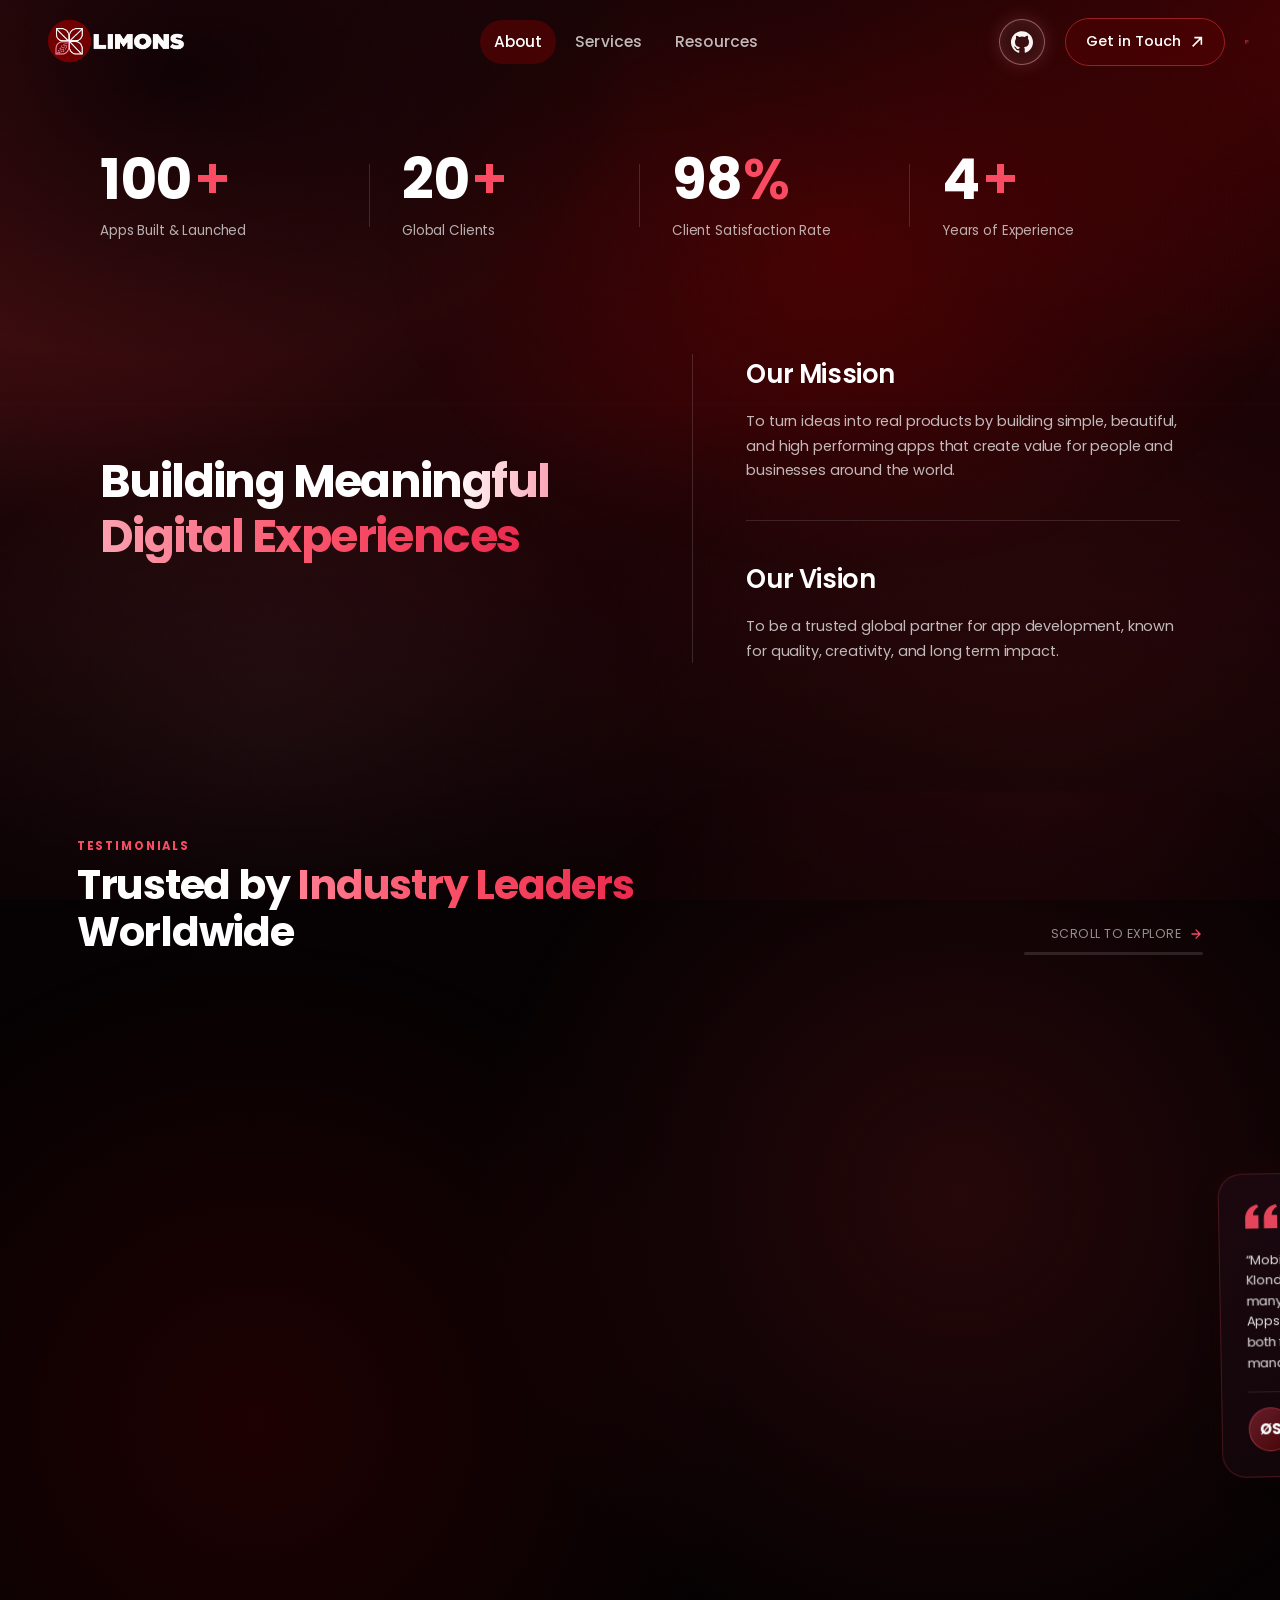
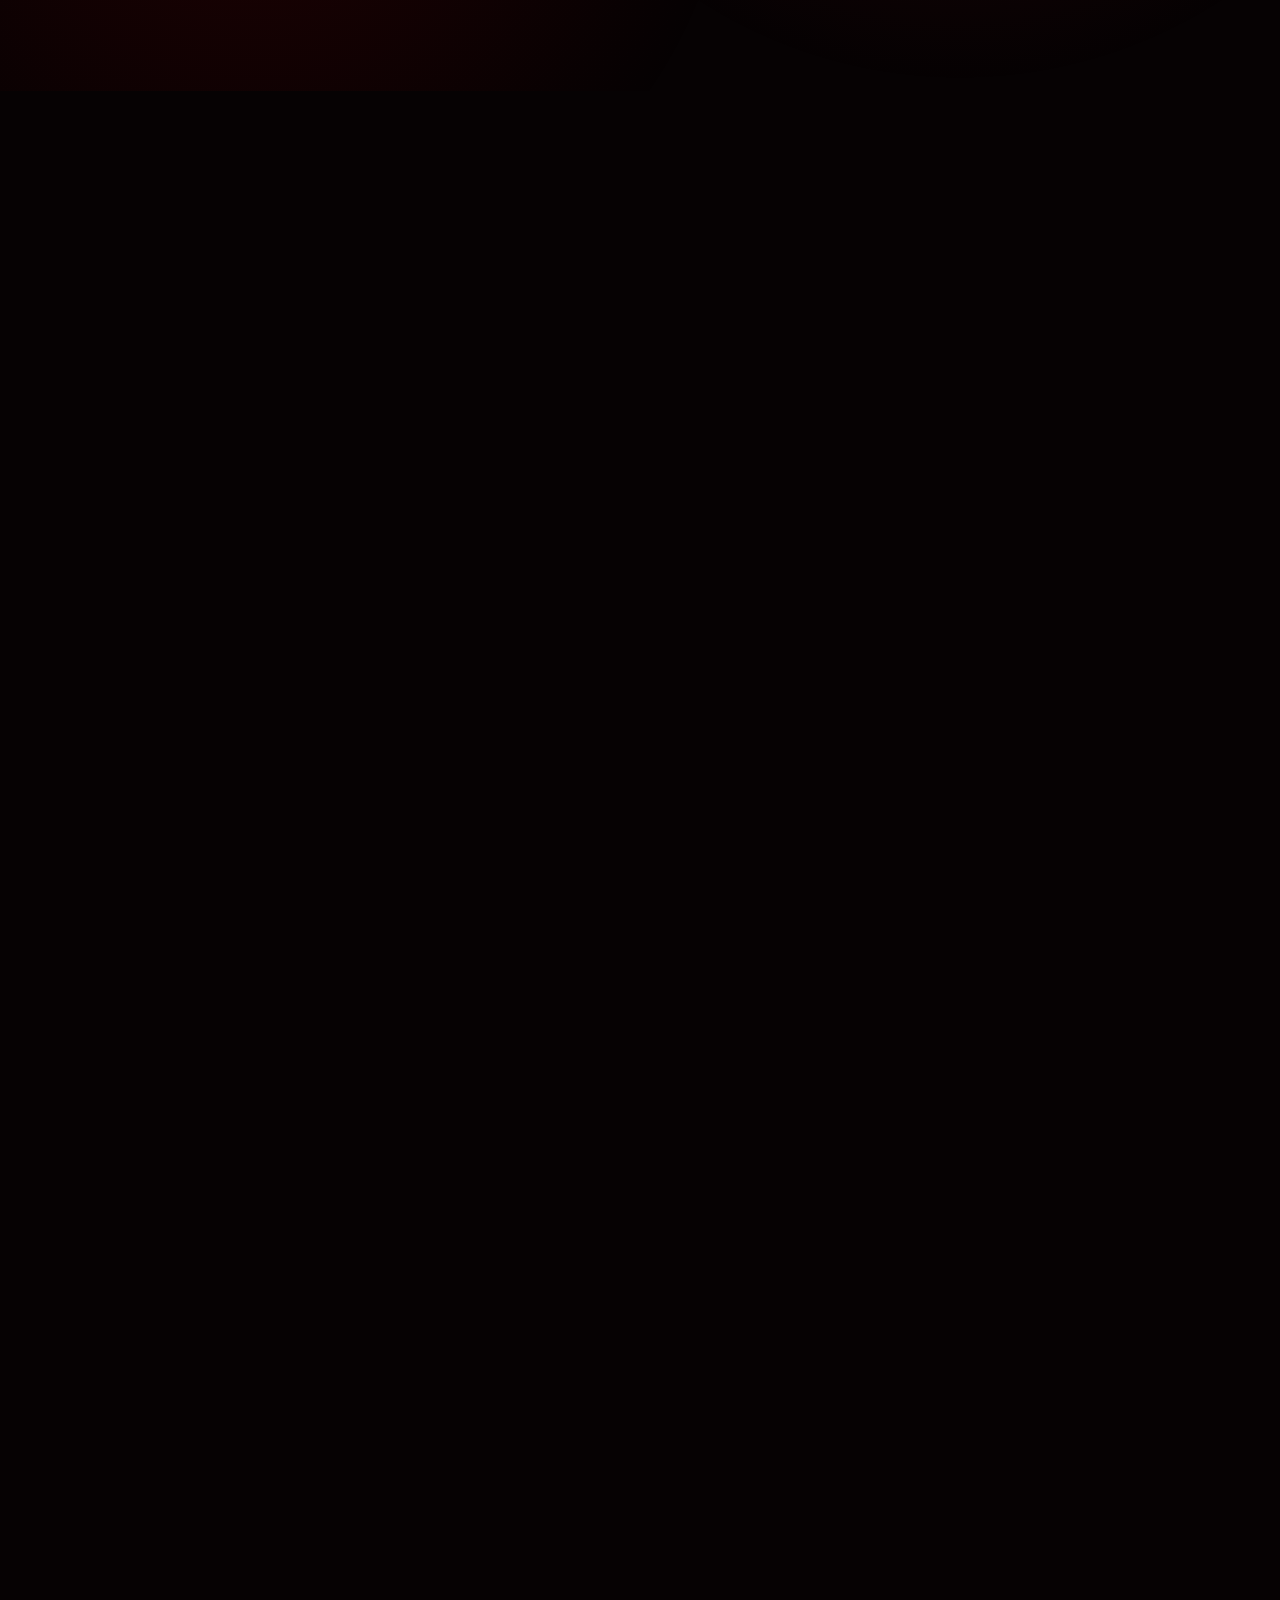
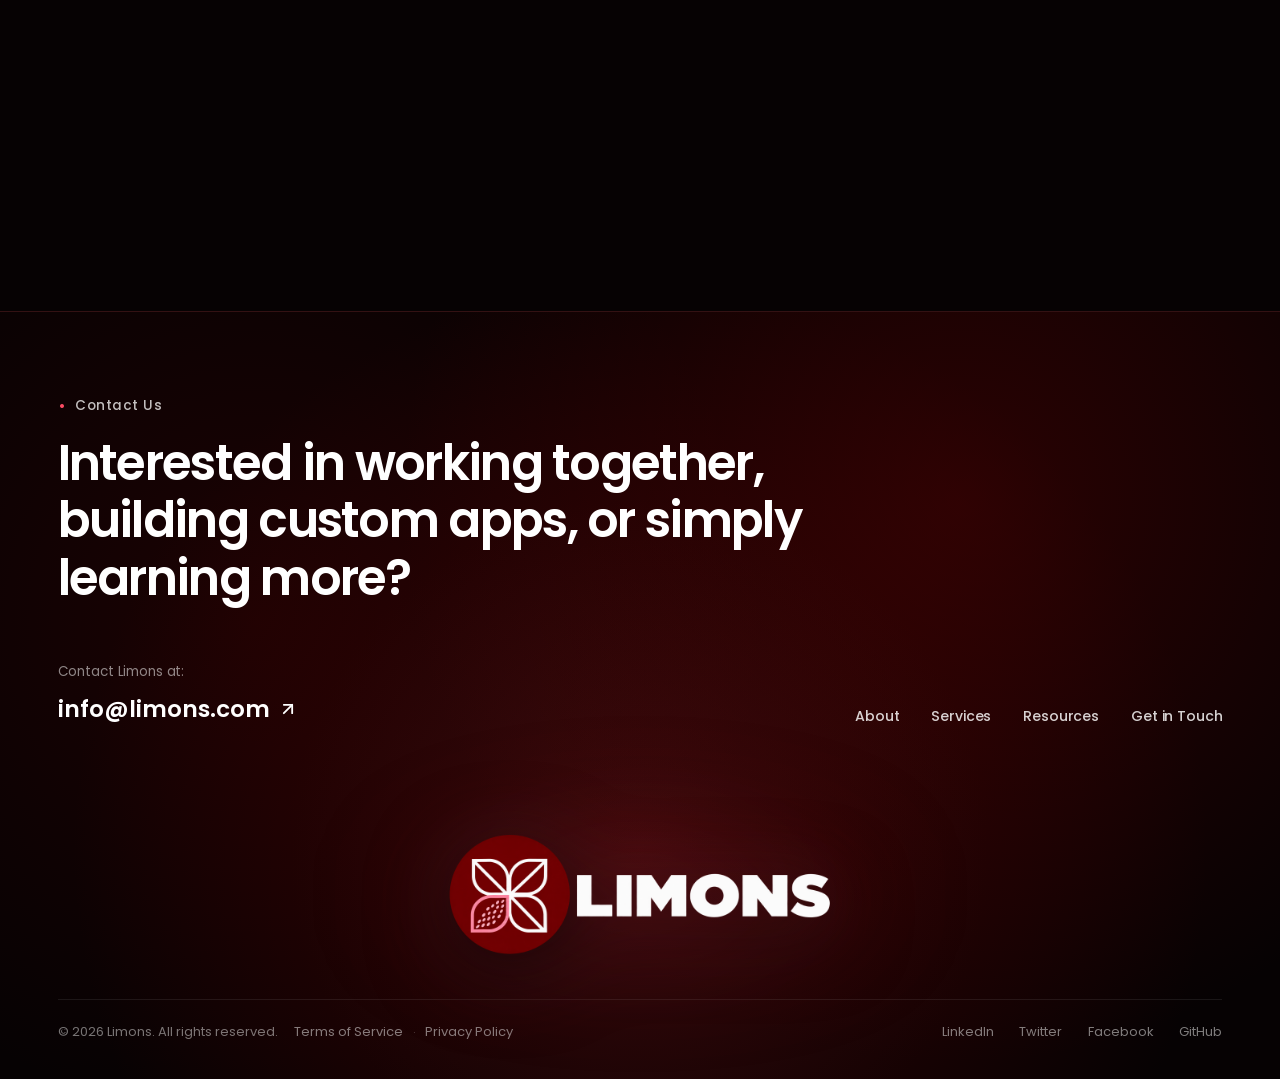
==== commit 2fe5735f: "done" ====
--- a/about.html
+++ b/about.html
@@ -627,11 +627,11 @@
     }
 
     /* ==========================================================
-       SECTION 2: STATS & PURPOSE (Our Mission / Our Vision)
+       SECTION 1: STATS & PURPOSE (Our Mission / Our Vision)
     ========================================================== */
     .about-stats-section {
       position: relative;
-      padding: clamp(30px, 4vw, 60px) 0 clamp(90px, 10vw, 140px);
+      padding: clamp(120px, 12vw, 150px) 0 clamp(90px, 10vw, 140px);
       width: 100%;
     }
 
@@ -1590,42 +1590,26 @@
   <!-- MAIN ABOUT CONTENT AREA -->
   <main class="about-main">
 
-    <!-- SECTION 1: HERO / INTRO (Matches uploaded screenshot) -->
-    <section class="about-hero-section" id="about-intro">
-      <div class="about-container">
-
-        <!-- Top Row: Headline & Narrative Statement -->
-        <div class="about-header-row mo mo-fade">
-          <h1 class="about-title">About <span class="about-title-grad">Us</span></h1>
-          <div class="about-lead">
-            <p>We are committed to creating simple and powerful<br class="desktop-br">products that transform ideas into
-              real experiences.<br class="desktop-br">We design, develop, and launch apps that people love.</p>
-          </div>
-        </div>
-
-      </div>
-    </section>
-
-    <!-- SECTION 2: STATS & PURPOSE (Our Mission / Our Vision) -->
+    <!-- SECTION 1: STATS & PURPOSE (Our Mission / Our Vision) -->
     <section class="about-stats-section" id="about-stats">
       <div class="about-container">
 
         <!-- Top Stats Strip: 100+ Apps Built & Launched, 20+ Global Clients, 98% Satisfaction, 4+ Years -->
         <div class="about-stats-grid mo mo-fade">
           <div class="about-stat-item">
-            <div class="about-stat-val">100<span class="accent">+</span></div>
+            <div class="about-stat-val"><span class="about-stat-count" data-count-to="100">100</span><span class="accent">+</span></div>
             <div class="about-stat-lbl">Apps Built &amp; Launched</div>
           </div>
           <div class="about-stat-item">
-            <div class="about-stat-val">20<span class="accent">+</span></div>
+            <div class="about-stat-val"><span class="about-stat-count" data-count-to="20">20</span><span class="accent">+</span></div>
             <div class="about-stat-lbl">Global Clients</div>
           </div>
           <div class="about-stat-item">
-            <div class="about-stat-val">98<span class="accent">%</span></div>
+            <div class="about-stat-val"><span class="about-stat-count" data-count-to="98">98</span><span class="accent">%</span></div>
             <div class="about-stat-lbl">Client Satisfaction Rate</div>
           </div>
           <div class="about-stat-item">
-            <div class="about-stat-val">4<span class="accent">+</span></div>
+            <div class="about-stat-val"><span class="about-stat-count" data-count-to="4">4</span><span class="accent">+</span></div>
             <div class="about-stat-lbl">Years of Experience</div>
           </div>
         </div>
@@ -2020,6 +2004,39 @@
       }
     })();
   </script>
+  <script>
+    (() => {
+      const counters = document.querySelectorAll('.about-stat-count');
+      const stats = document.querySelector('.about-stats-grid');
+      const reduceMotion = window.matchMedia('(prefers-reduced-motion: reduce)').matches;
+
+      if (!stats || !counters.length || reduceMotion || !('IntersectionObserver' in window)) return;
+
+      const observer = new IntersectionObserver((entries) => {
+        if (!entries.some((entry) => entry.isIntersecting)) return;
+        observer.disconnect();
+
+        counters.forEach((counter) => {
+          const target = Number(counter.dataset.countTo);
+          const duration = 1600;
+          const startTime = performance.now();
+
+          function updateCount(now) {
+            const progress = Math.min((now - startTime) / duration, 1);
+            const easedProgress = 1 - Math.pow(1 - progress, 3);
+            counter.textContent = String(Math.round(target * easedProgress));
+
+            if (progress < 1) requestAnimationFrame(updateCount);
+          }
+
+          counter.textContent = '0';
+          requestAnimationFrame(updateCount);
+        });
+      }, { threshold: 0.35 });
+
+      observer.observe(stats);
+    })();
+  </script>
   <script src="assets/js/lenis.min.js"></script>
   <script src="assets/js/motion.js"></script>
 </body>
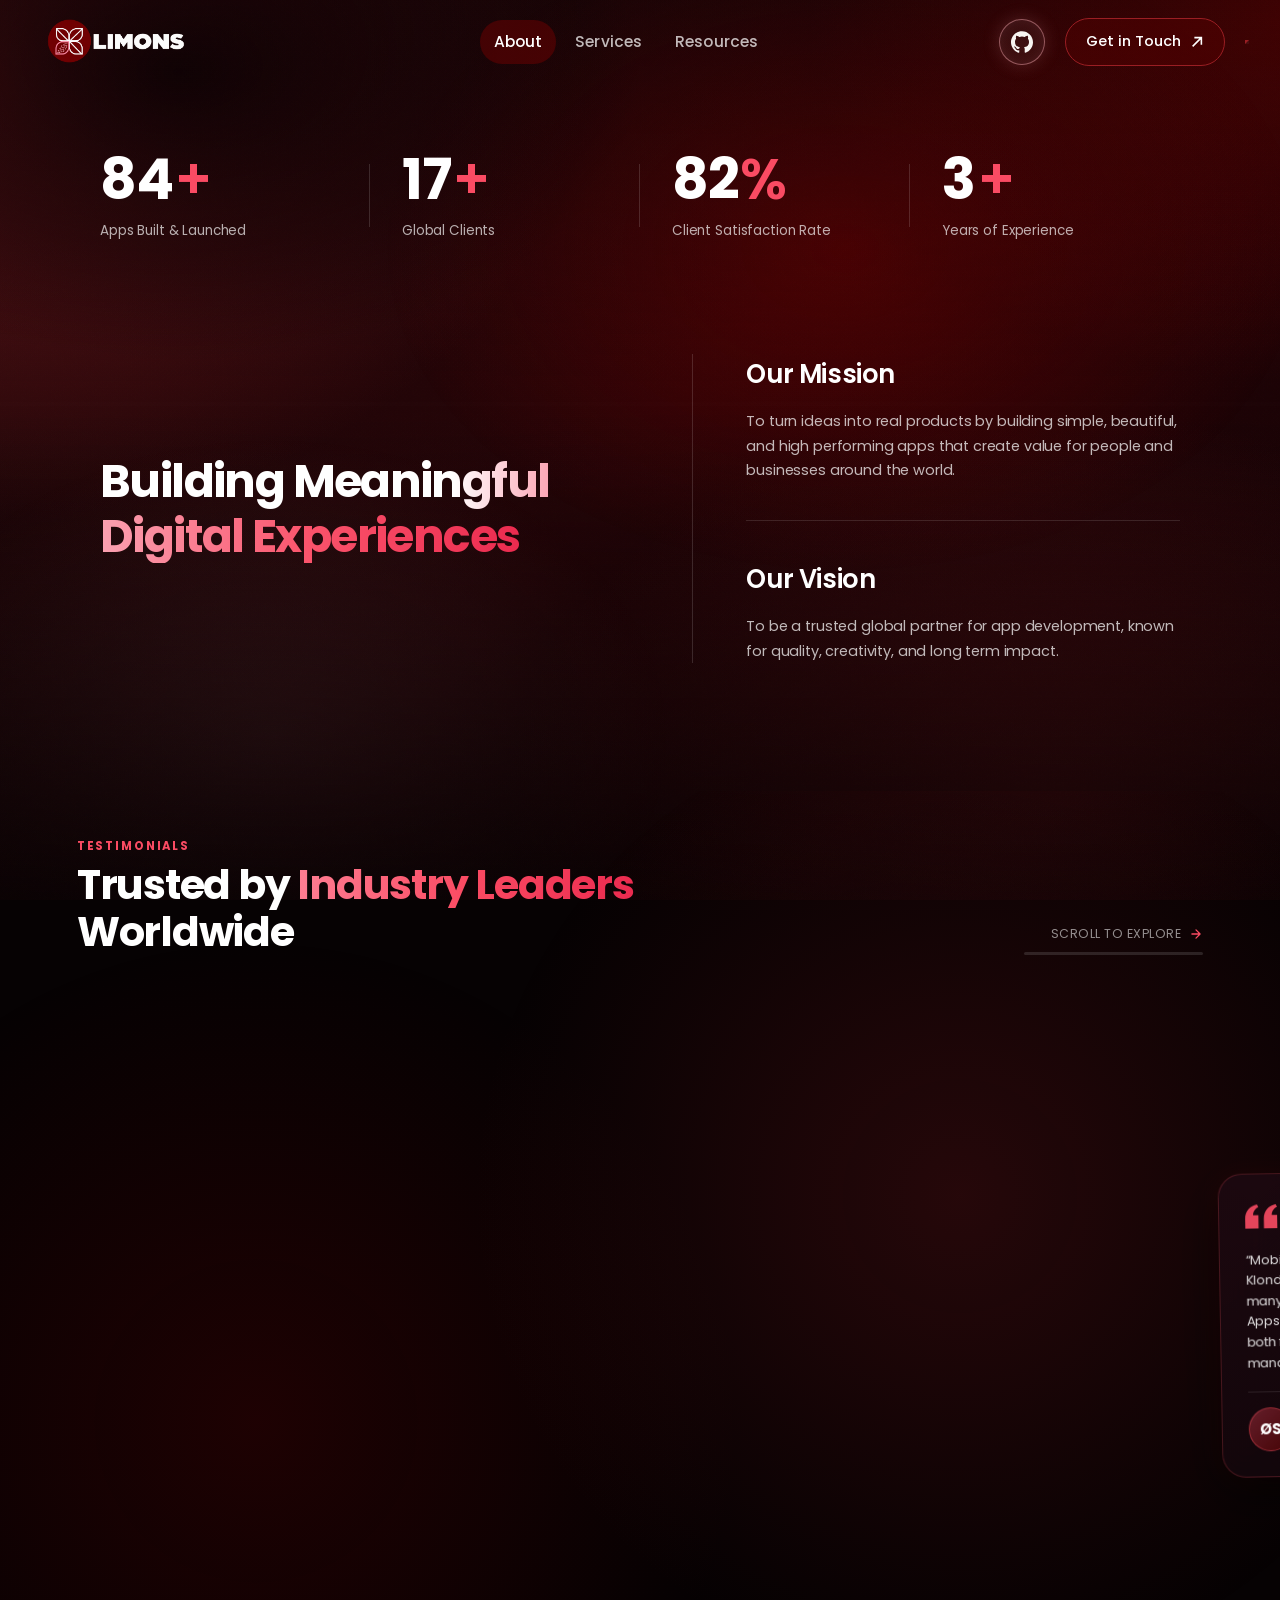
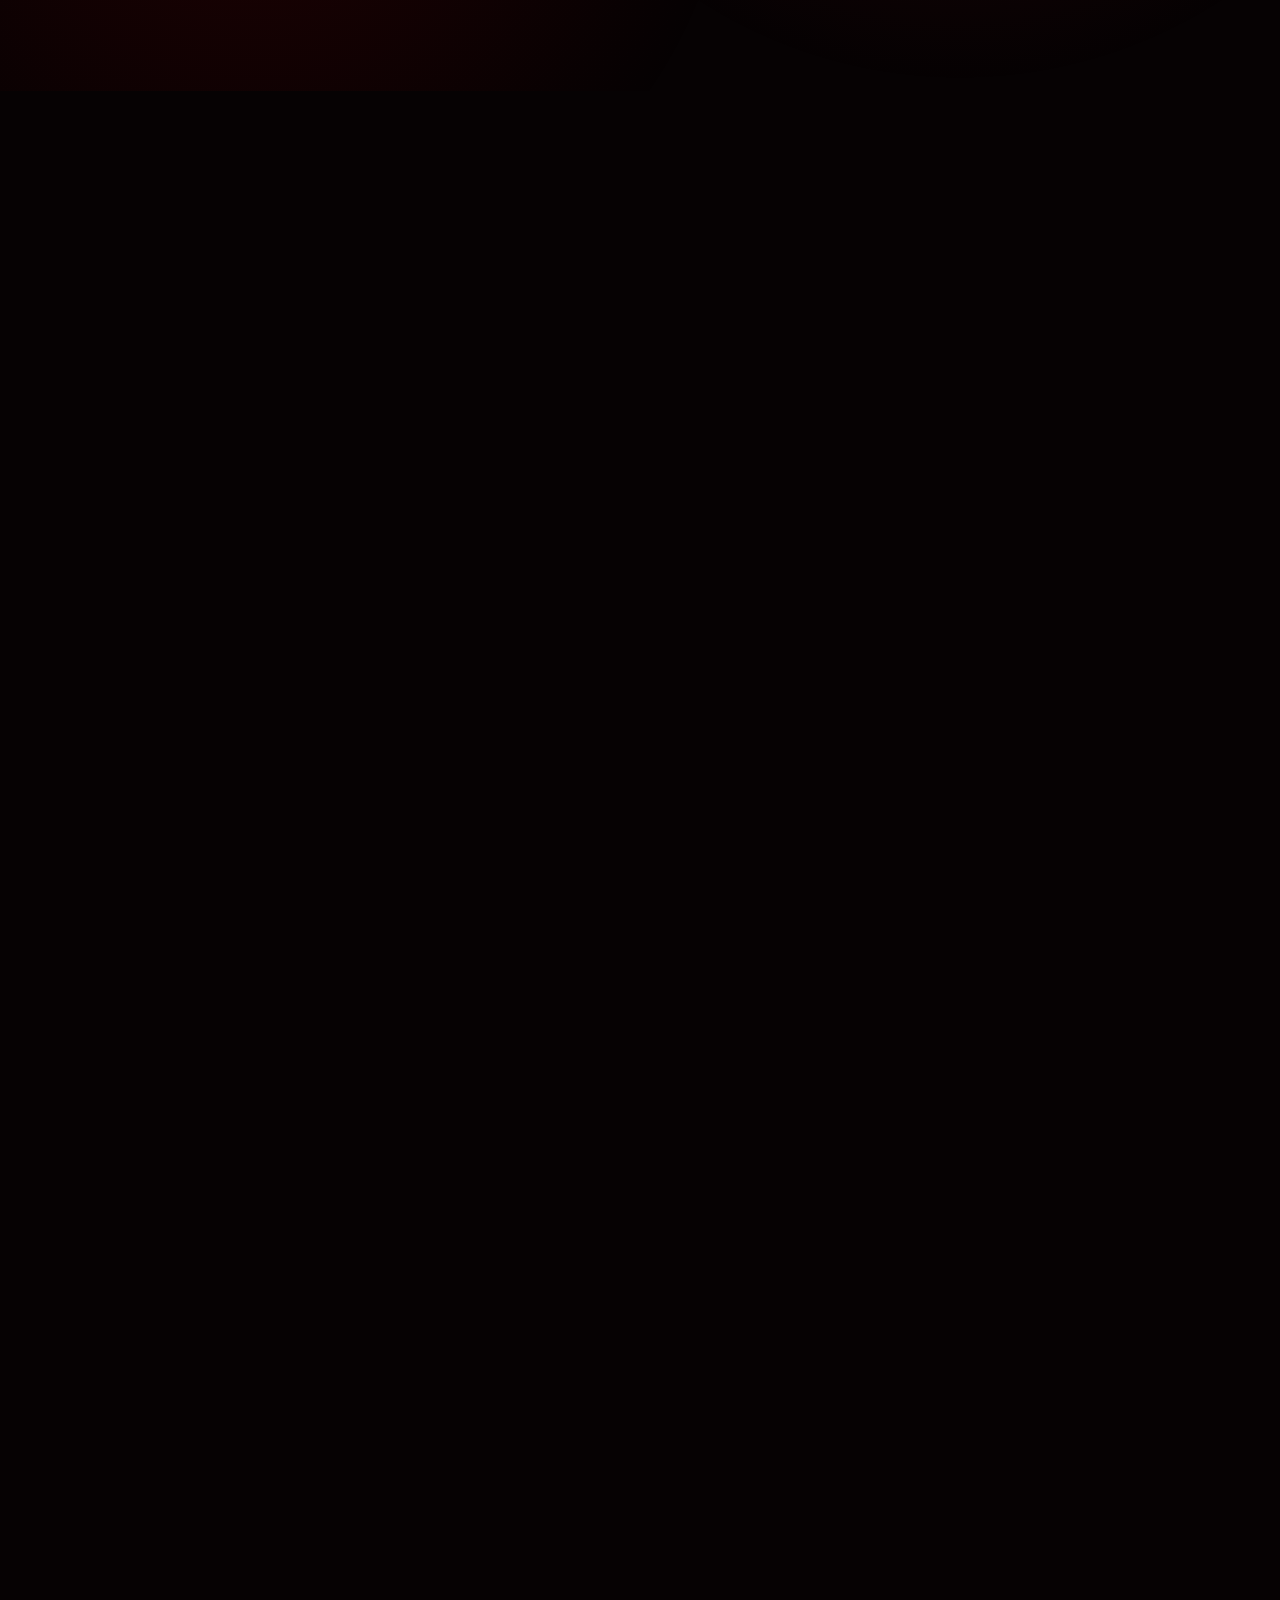
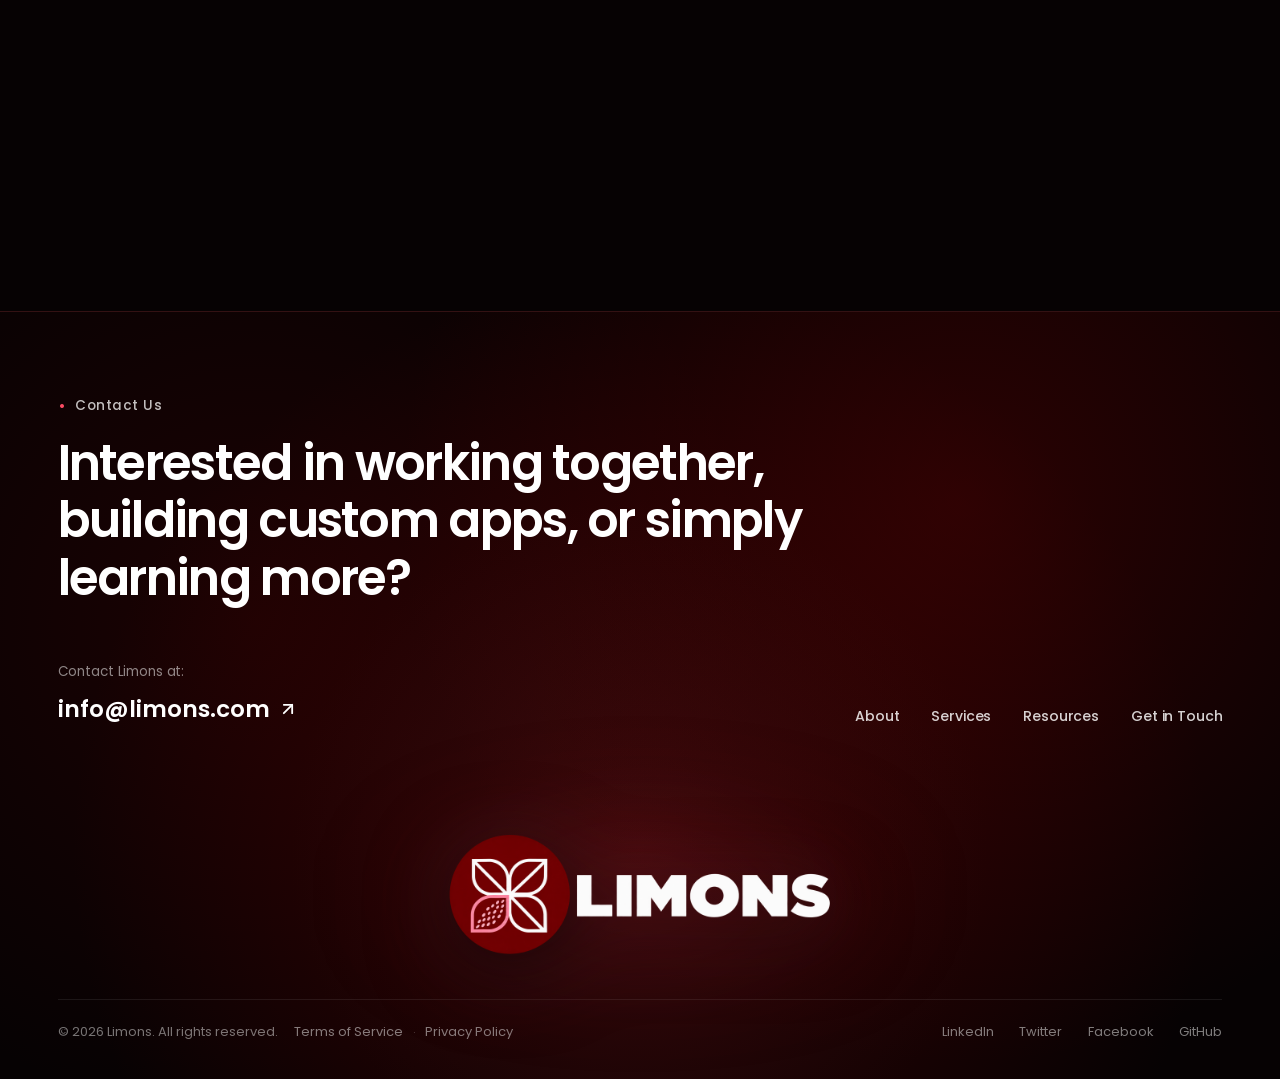
==== commit ad7930d2: "done" ====
--- a/about.html
+++ b/about.html
@@ -2012,29 +2012,31 @@
 
       if (!stats || !counters.length || reduceMotion || !('IntersectionObserver' in window)) return;
 
-      const observer = new IntersectionObserver((entries) => {
-        if (!entries.some((entry) => entry.isIntersecting)) return;
-        observer.disconnect();
-
-        counters.forEach((counter) => {
-          const target = Number(counter.dataset.countTo);
-          const duration = 1600;
-          const startTime = performance.now();
-
-          function updateCount(now) {
-            const progress = Math.min((now - startTime) / duration, 1);
-            const easedProgress = 1 - Math.pow(1 - progress, 3);
-            counter.textContent = String(Math.round(target * easedProgress));
-
-            if (progress < 1) requestAnimationFrame(updateCount);
-          }
-
-          counter.textContent = '0';
-          requestAnimationFrame(updateCount);
-        });
-      }, { threshold: 0.35 });
-
-      observer.observe(stats);
+      window.addEventListener('limons:preloader-complete', () => {
+        const observer = new IntersectionObserver((entries) => {
+          if (!entries.some((entry) => entry.isIntersecting)) return;
+          observer.disconnect();
+
+          counters.forEach((counter) => {
+            const target = Number(counter.dataset.countTo);
+            const duration = 1600;
+            const startTime = performance.now();
+
+            function updateCount(now) {
+              const progress = Math.min((now - startTime) / duration, 1);
+              const easedProgress = 1 - Math.pow(1 - progress, 3);
+              counter.textContent = String(Math.round(target * easedProgress));
+
+              if (progress < 1) requestAnimationFrame(updateCount);
+            }
+
+            counter.textContent = '0';
+            requestAnimationFrame(updateCount);
+          });
+        }, { threshold: 0.35 });
+
+        observer.observe(stats);
+      }, { once: true });
     })();
   </script>
   <script src="assets/js/lenis.min.js"></script>
